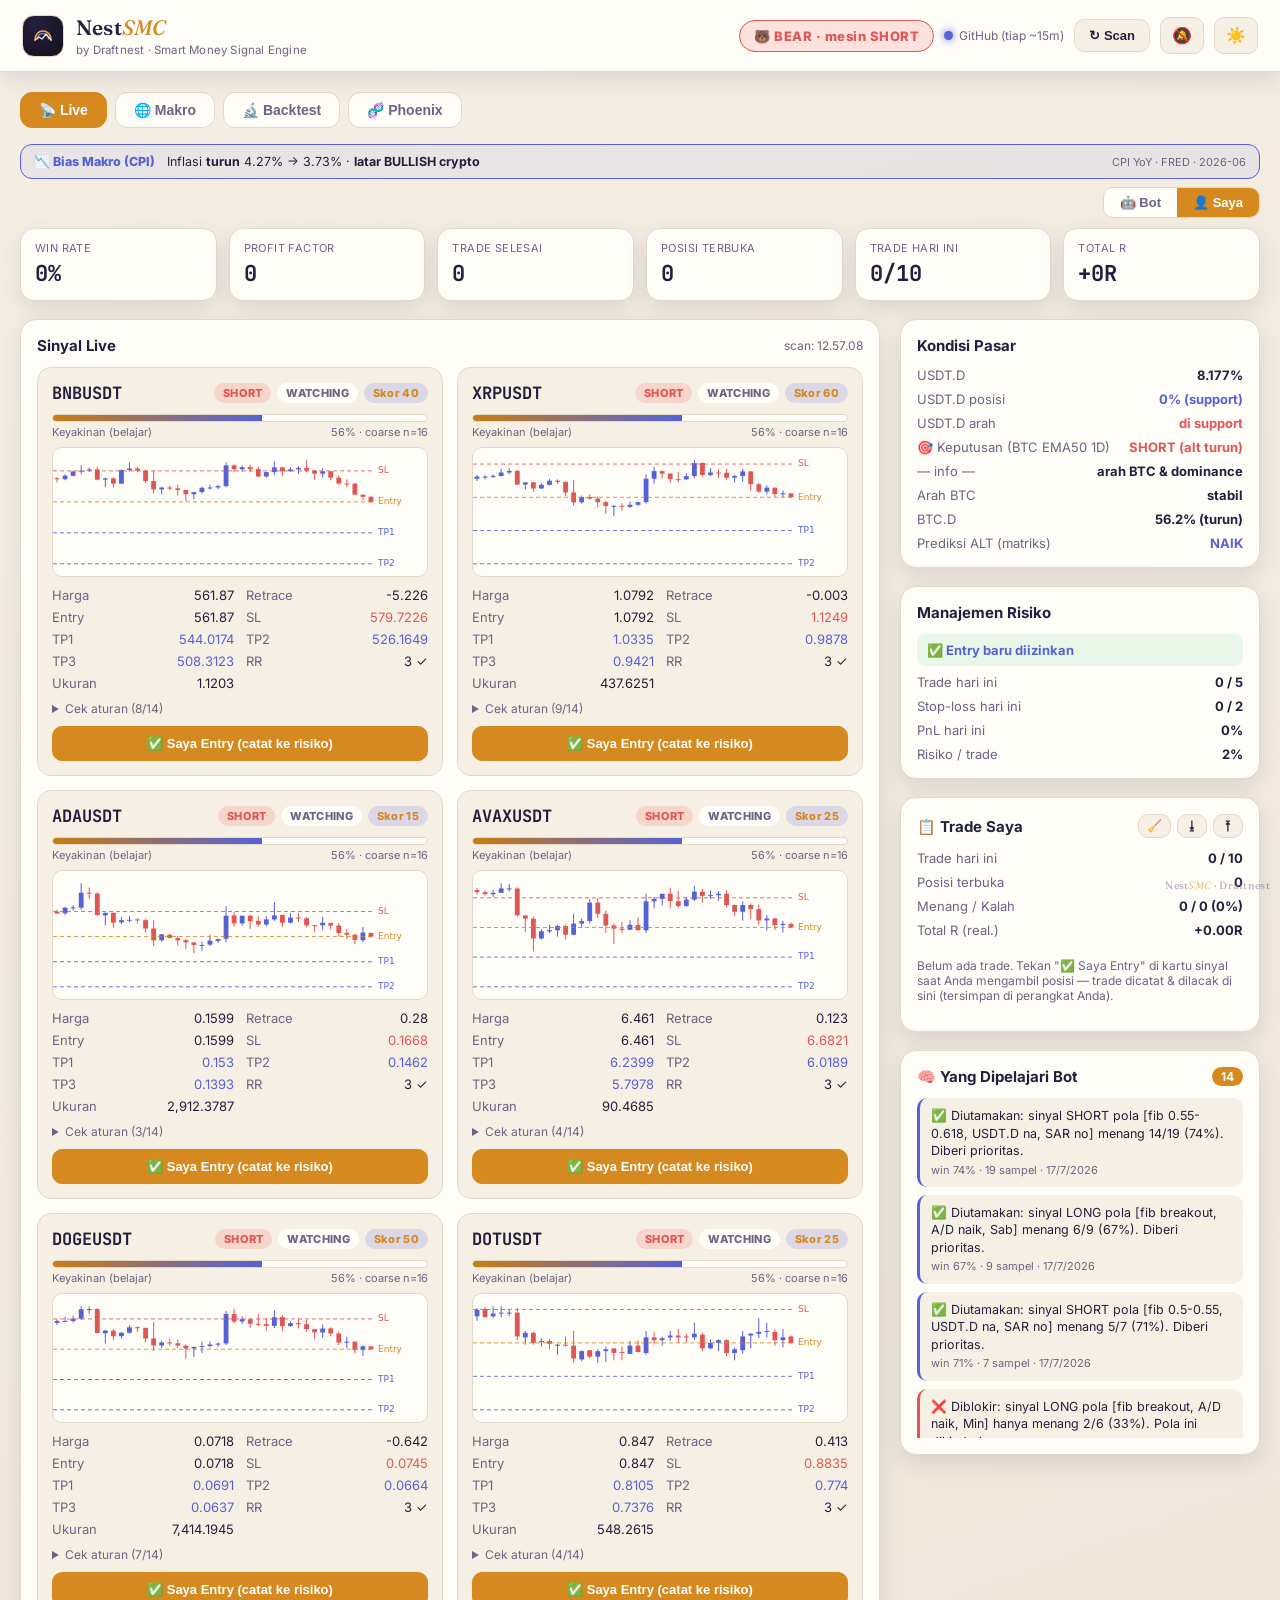
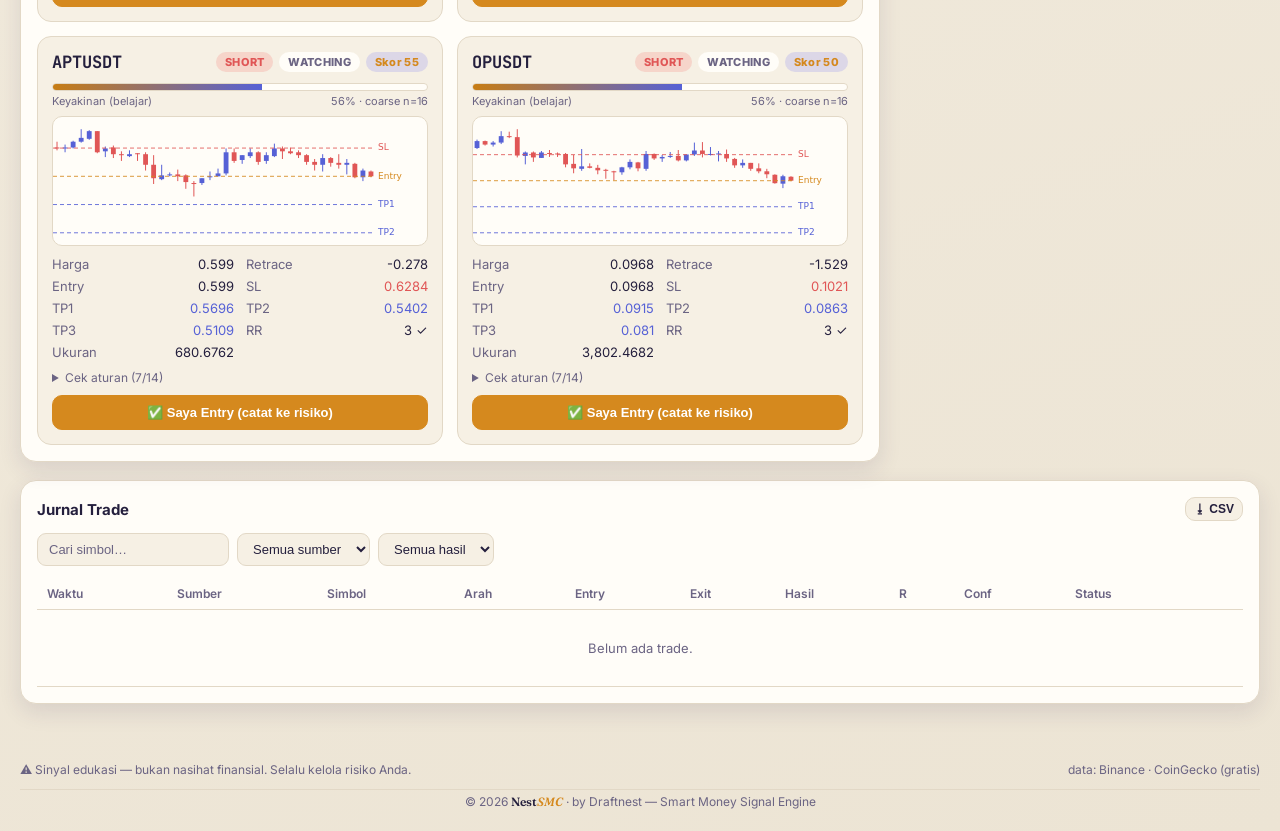
==== docs/index.html @ 1ccea880 "Backtest tab now shows the live two-machine strategy The Backtest tab read backtest.json (SMC-only, " ====
<!doctype html>
<html lang="id" data-theme="dark">
<head>
  <meta charset="utf-8" />
  <meta name="viewport" content="width=device-width, initial-scale=1" />
  <title>NestSMC — by Draftnest</title>
  <link rel="stylesheet" href="style.css" />
  <link rel="icon" href="data:image/svg+xml,<svg xmlns='http://www.w3.org/2000/svg' viewBox='0 0 24 24' fill='none'><rect width='24' height='24' rx='6' fill='%2314111F'/><path d='M4 16 C 4 10, 8 7, 12 7 C 16 7, 20 10, 20 16' stroke='%23F5A93F' stroke-width='1.6' stroke-linecap='round'/><path d='M4 16 L 8 13 L 11 15 L 15 10 L 20 16' stroke='%23F7F3EA' stroke-width='1.3' stroke-linecap='round' stroke-linejoin='round'/></svg>" />
  <link rel="manifest" href="manifest.webmanifest" />
  <meta name="theme-color" content="#14111F" />
  <meta name="mobile-web-app-capable" content="yes" />
  <meta name="apple-mobile-web-app-capable" content="yes" />
  <meta name="apple-mobile-web-app-title" content="NestSMC" />
</head>
<body>
  <header class="topbar">
    <div class="brand">
      <span class="logo" title="NestSMC by Draftnest">
        <svg width="24" height="24" viewBox="0 0 24 24" fill="none" aria-label="NestSMC">
          <path d="M4 16 C 4 10, 8 7, 12 7 C 16 7, 20 10, 20 16" stroke="#F5A93F" stroke-width="1.6" stroke-linecap="round"/>
          <path d="M6.5 15 C 6.5 11.5, 9 9.5, 12 9.5 C 15 9.5, 17.5 11.5, 17.5 15" stroke="#7C89FF" stroke-width="1.6" stroke-linecap="round" opacity=".85"/>
          <path d="M4 16 L 8 13 L 11 15 L 15 10 L 20 16" stroke="#F7F3EA" stroke-width="1.3" stroke-linecap="round" stroke-linejoin="round" opacity=".9"/>
        </svg>
      </span>
      <div>
        <h1>Nest<span class="accent">SMC</span></h1>
        <p class="tag">by Draftnest · Smart Money Signal Engine</p>
      </div>
    </div>
    <div class="top-actions">
      <div id="regime-badge" class="regime neutral">MEMUAT…</div>
      <div class="conn"><span id="conn-dot" class="dot"></span><span id="conn-text">menghubungkan</span></div>
      <button id="scan-btn" class="btn" title="Pindai sekarang">↻ Scan</button>
      <button id="notif-btn" class="btn icon" title="Notifikasi sinyal">🔔</button>
      <button id="install-btn" class="btn icon hidden" title="Pasang aplikasi">⬇️</button>
      <button id="theme-btn" class="btn icon" title="Mode siang/malam">🌙</button>
    </div>
  </header>

  <main>
    <div class="tabs">
      <button class="tab active" data-view="live">📡 Live</button>
      <button class="tab" data-view="macro">🌐 Makro</button>
      <button class="tab" data-view="backtest">🔬 Backtest</button>
      <button class="tab" data-view="phoenix">🧬 Phoenix</button>
    </div>

    <div id="view-live">
    <!-- Macro screen: bias inflasi (CPI, FRED) + news alert (ForexFactory, WIB) -->
    <div id="cpi-bias" class="cpi-bias hidden"></div>
    <div id="news-alert" class="news-alert hidden"></div>
    <!-- KPI strip -->
    <div class="kpi-head">
      <div class="seg" id="kpi-toggle">
        <button data-src="bot">🤖 Bot</button>
        <button data-src="saya" class="active">👤 Saya</button>
      </div>
    </div>
    <section class="kpis">
      <div class="kpi"><span class="k-label" id="kl-winrate">Win rate</span><span id="k-winrate" class="k-val">–</span></div>
      <div class="kpi"><span class="k-label" id="kl-pf">Profit factor</span><span id="k-pf" class="k-val">–</span></div>
      <div class="kpi"><span class="k-label" id="kl-resolved">Trade selesai</span><span id="k-resolved" class="k-val">–</span></div>
      <div class="kpi"><span class="k-label" id="kl-open">Posisi terbuka</span><span id="k-open" class="k-val">–</span></div>
      <div class="kpi"><span class="k-label" id="kl-today">Trade hari ini</span><span id="k-today" class="k-val">–</span></div>
      <div class="kpi"><span class="k-label" id="kl-pnl">PnL hari ini</span><span id="k-pnl" class="k-val">–</span></div>
    </section>

    <div class="layout">
      <!-- signals -->
      <section class="panel signals">
        <div class="panel-head">
          <h2>Sinyal Live</h2>
          <span id="last-scan" class="muted small">–</span>
        </div>
        <div id="signals" class="signal-grid"></div>
        <p id="signals-empty" class="empty hidden">Belum ada sinyal. Bot sedang memindai pasar…</p>
      </section>

      <!-- sidebar -->
      <aside class="side">
        <section class="panel">
          <div class="panel-head"><h2>Kondisi Pasar</h2></div>
          <div id="market" class="market"></div>
        </section>

        <section class="panel">
          <div class="panel-head"><h2>Manajemen Risiko</h2></div>
          <div id="risk" class="risk"></div>
        </section>

        <section class="panel">
          <div class="panel-head">
            <h2>📋 Trade Saya</h2>
            <div class="mt-actions">
              <button id="mt-clear" class="btn tiny" title="Hapus yang selesai">🧹</button>
              <button id="mt-export" class="btn tiny" title="Cadangkan (backup)">⭳</button>
              <button id="mt-import" class="btn tiny" title="Pulihkan (restore)">⭱</button>
            </div>
          </div>
          <div id="my-risk" class="risk"></div>
          <canvas id="my-equity" class="equity-mini hidden"></canvas>
          <div id="my-trades" class="mytrades"></div>
        </section>

        <section class="panel">
          <div class="panel-head">
            <h2>🧠 Yang Dipelajari Bot</h2>
            <span id="lesson-count" class="pill">0</span>
          </div>
          <div id="lessons" class="lessons"></div>
        </section>
      </aside>
    </div>

    <!-- journal -->
    <section class="panel">
      <div class="panel-head">
        <h2>Jurnal Trade</h2>
        <button id="csv-btn" class="btn tiny" title="Ekspor CSV">⭳ CSV</button>
      </div>
      <div class="filters">
        <input id="f-symbol" class="f-input" placeholder="Cari simbol…" />
        <select id="f-source" class="f-input">
          <option value="">Semua sumber</option><option value="Saya">Saya</option><option value="Bot">Bot</option>
        </select>
        <select id="f-outcome" class="f-input">
          <option value="">Semua hasil</option><option value="WIN">WIN</option>
          <option value="LOSS">LOSS</option><option value="OPEN">Terbuka</option>
        </select>
      </div>
      <div class="table-wrap">
        <table id="journal">
          <thead><tr>
            <th>Waktu</th><th>Sumber</th><th>Simbol</th><th>Arah</th><th>Entry</th>
            <th>Exit</th><th>Hasil</th><th>R</th><th>Conf</th><th>Status</th><th></th>
          </tr></thead>
          <tbody></tbody>
        </table>
      </div>
    </section>
    </div><!-- /view-live -->

    <div id="view-backtest" class="hidden">
      <div class="bt-intro panel">
        <h2>🔬 Backtest strategi bot live — 2 mesin</h2>
        <p class="muted small">Menguji <b>strategi yang sama persis dengan bot live</b>: mesin
          <b>LONG = Phoenix Hybrid</b> (regime BULL) + mesin <b>SHORT = SMC</b> (regime BEAR), pada data
          historis Binance. <b>Dari hasil ini bot belajar</b>: pola yang berulang rugi diblokir, pola menang
          diprioritaskan — dipakai di sinyal live. Jalankan backtest baru lewat tombol di bawah (atur
          <b>days</b> mis. 1095), lalu <b>↻ Muat ulang hasil</b>.</p>
        <p id="bt-meta" class="muted small"></p>
        <div class="bt-controls">
          <a id="bt-run" class="btn" target="_blank" rel="noopener">▶ Jalankan backtest baru</a>
          <button id="bt-refresh" class="btn tiny">↻ Muat ulang hasil</button>
        </div>
      </div>

      <section class="kpis" id="bt-kpis">
        <div class="kpi"><span class="k-label">Win rate</span><span id="bt-winrate" class="k-val">–</span></div>
        <div class="kpi"><span class="k-label">Profit factor</span><span id="bt-pf" class="k-val">–</span></div>
        <div class="kpi"><span class="k-label">Total trade</span><span id="bt-trades" class="k-val">–</span></div>
        <div class="kpi"><span class="k-label">Ekspektasi/trade</span><span id="bt-exp" class="k-val">–</span></div>
        <div class="kpi"><span class="k-label">Total R</span><span id="bt-totalr" class="k-val">–</span></div>
        <div class="kpi"><span class="k-label">Max drawdown</span><span id="bt-dd" class="k-val">–</span></div>
      </section>

      <section class="panel" id="bt-wf-panel">
        <div class="panel-head"><h2>🎯 Jika bot hanya trade yang diizinkan (out-of-sample)</h2></div>
        <p class="muted small">Self-learning dilatih di 70% data lama, lalu diterapkan ke 30% data baru yang belum
          dilihat. Inilah gambaran paling jujur dari yang <b>benar-benar akan bot tradingkan live</b>.</p>
        <div id="bt-wf"></div>
      </section>

      <div class="layout">
        <section class="panel">
          <div class="panel-head"><h2>Kurva Ekuitas (kumulatif R)</h2></div>
          <canvas id="bt-equity" class="equity"></canvas>
          <p id="bt-empty" class="empty">Belum ada hasil backtest. Jalankan workflow "Live backtest (Phoenix long + SMC short)" di GitHub Actions.</p>
        </section>
        <aside class="side">
          <section class="panel">
            <div class="panel-head"><h2>Per Simbol</h2></div>
            <div class="table-wrap"><table id="bt-symbols">
              <thead><tr><th>Simbol</th><th>Trade</th><th>Win%</th><th>Total R</th></tr></thead>
              <tbody></tbody>
            </table></div>
          </section>
          <section class="panel">
            <div class="panel-head"><h2>⚙️ Optimasi (kekalahan → kemenangan)</h2></div>
            <div id="bt-opt"></div>
          </section>
          <section class="panel">
            <div class="panel-head"><h2>🧠 Pelajaran dari Backtest</h2><span id="bt-lesson-count" class="pill">0</span></div>
            <div id="bt-lessons" class="lessons"></div>
          </section>
        </aside>
      </div>

      <section class="panel">
        <div class="panel-head"><h2>Metrik Lanjutan</h2></div>
        <div class="metrics-grid">
          <div class="metric"><span class="m-label">Win rate LONG</span><span id="m-long" class="m-val">–</span></div>
          <div class="metric"><span class="m-label">Win rate SHORT</span><span id="m-short" class="m-val">–</span></div>
          <div class="metric"><span class="m-label">Durasi rata-rata</span><span id="m-dur" class="m-val">–</span></div>
        </div>
        <div class="panel-head" style="margin-top:14px"><h2 class="small">Distribusi hasil (R)</h2></div>
        <div id="bt-hist" class="hist"></div>
      </section>

      <section class="panel">
        <div class="panel-head"><h2>Trade Backtest Terakhir</h2></div>
        <div class="table-wrap">
          <table id="bt-journal">
            <thead><tr><th>Masuk</th><th>Keluar</th><th>Simbol</th><th>Arah</th>
              <th>Entry</th><th>Exit</th><th>RR</th><th>Hasil</th><th>R</th></tr></thead>
            <tbody></tbody>
          </table>
        </div>
      </section>
    </div><!-- /view-backtest -->

    <div id="view-macro" class="hidden">
      <div class="bt-intro">
        <h2>🌐 Screening Makro — dampak berita ke crypto</h2>
        <p class="muted">Membaca kalender <b>High Impact Expected</b> ForexFactory dan menilai
          tiap rilis untuk crypto lewat jalur <b>likuiditas / kebijakan moneter</b>:
          inflasi/CPI <b>turun</b>, suku bunga <b>dipotong</b>, atau tenaga kerja melemah →
          bank sentral cenderung melonggarkan → likuiditas naik → <span class="verdict bagus">BAGUS</span>
          untuk crypto. Sebaliknya inflasi memanas / suku bunga naik → <span class="verdict buruk">BURUK</span>.
          <b>Ini layer analisa/screening — tidak mengeksekusi atau memblokir trade live.</b></p>
        <p id="mc-meta" class="muted small"></p>
        <div class="bt-controls">
          <a id="mc-run" class="btn" target="_blank" rel="noopener">▶ Jalankan backtest 3 tahun</a>
          <button id="mc-refresh" class="btn tiny">↻ Muat ulang hasil</button>
        </div>
      </div>

      <!-- Current screen verdict -->
      <section class="panel" id="mc-now-panel">
        <div class="panel-head"><h2>Bias crypto dari berita terdekat</h2></div>
        <div id="mc-now" class="mc-now"></div>
      </section>

      <div class="layout">
        <section class="panel">
          <div class="panel-head"><h2>📅 Rilis high-impact + penilaian crypto</h2></div>
          <div class="table-wrap"><table id="mc-events">
            <thead><tr><th>Waktu (WIB)</th><th>Rilis</th><th>Prev→Fcst</th><th>Crypto</th></tr></thead>
            <tbody></tbody>
          </table></div>
          <p id="mc-events-empty" class="empty hidden">Belum ada event high-impact.</p>
        </section>
        <aside class="side">
          <section class="panel">
            <div class="panel-head"><h2>🧪 Uji 3 tahun: apakah sinyal ini benar?</h2></div>
            <p class="muted small" id="mc-bt-empty">Belum ada hasil backtest. Jalankan workflow
              "News macro backtest" di GitHub Actions.</p>
            <div class="metrics-grid" id="mc-bt-kpis" style="display:none">
              <div class="metric"><span class="m-label">Hit-rate arah (3 hari)</span><span id="mc-hit" class="m-val">–</span></div>
              <div class="metric"><span class="m-label">Jumlah event diuji</span><span id="mc-n" class="m-val">–</span></div>
            </div>
            <div id="mc-horizon"></div>
          </section>
          <section class="panel">
            <div class="panel-head"><h2>Rilis mana paling akurat</h2></div>
            <div class="table-wrap"><table id="mc-types">
              <thead><tr><th>Jenis rilis</th><th>N</th><th>Hit 3hr</th><th>Retur 3hr</th></tr></thead>
              <tbody></tbody>
            </table></div>
          </section>
        </aside>
      </div>

      <section class="panel">
        <div class="panel-head"><h2>Kurva strategi screening vs Buy &amp; Hold (BTC)</h2></div>
        <p class="muted small" id="mc-strat-note">Long BTC selama beberapa hari setiap rilis <b>RISK_ON</b>,
          flat setelah <b>RISK_OFF</b>. Ini uji konsep, bukan sinyal live.</p>
        <canvas id="mc-equity" class="equity"></canvas>
      </section>

      <section class="panel">
        <div class="panel-head"><h2>Event backtest terakhir</h2></div>
        <div class="table-wrap">
          <table id="mc-journal">
            <thead><tr><th>Tanggal</th><th>Rilis</th><th>Prev→Act</th><th>Bias</th>
              <th>+1hr</th><th>+3hr</th><th>+7hr</th></tr></thead>
            <tbody></tbody>
          </table>
        </div>
      </section>
    </div><!-- /view-macro -->

    <div id="view-phoenix" class="hidden">
      <div class="bt-intro">
        <h2>🧬 Phoenix Hybrid — uji strategi multi-mesin (3 tahun)</h2>
        <p class="muted">Tiga mesin berbagi filter regime &amp; manajemen risiko yang sama, jadi selalu ada
          setup di segala kondisi pasar: <b>🔁 FIB Retrace</b> (pullback 0.382–0.618, impuls ≥2.5×ATR,
          konfirmasi 2-dari-3), <b>🚀 Momentum Breakout</b> (tembus high/low 20-bar + volume 1.5×), dan
          <b>📦 Range Mean-Reversion</b> (fade support/resistance saat <b>NEUTRAL</b>/volatilitas rendah).
          Exit: SL 0.8×ATR, TP1 50% di +1R lalu trailing EMA20/PSAR, TP2 +2R, time-stop 12 bar.
          Portfolio: sizing dinamis + <b>Mode Recovery</b>, stop harian −4% / mingguan −8%, maks 3 posisi.
          <b>Ini backtest riset — tidak mengubah sinyal atau eksekusi bot live.</b></p>
        <p id="px-meta" class="muted small"></p>
        <div class="bt-controls">
          <a id="px-run" class="btn" target="_blank" rel="noopener">▶ Jalankan backtest Phoenix</a>
          <button id="px-refresh" class="btn tiny">↻ Muat ulang hasil</button>
        </div>
      </div>

      <p id="px-empty" class="empty">Belum ada hasil. Jalankan workflow "Phoenix backtest" di GitHub Actions.</p>

      <div id="px-body" style="display:none">
        <!-- portfolio KPIs -->
        <section class="panel">
          <div class="panel-head"><h2>Hasil portfolio (sizing + recovery aktif)</h2></div>
          <div class="metrics-grid">
            <div class="metric"><span class="m-label">Return total</span><span id="px-ret" class="m-val">–</span></div>
            <div class="metric"><span class="m-label">Max drawdown</span><span id="px-dd" class="m-val">–</span></div>
            <div class="metric"><span class="m-label">Win rate (semua sinyal)</span><span id="px-win" class="m-val">–</span></div>
            <div class="metric"><span class="m-label">Profit factor</span><span id="px-pf" class="m-val">–</span></div>
            <div class="metric"><span class="m-label">Ekspektasi</span><span id="px-exp" class="m-val">–</span></div>
            <div class="metric"><span class="m-label">Mode Recovery dipicu</span><span id="px-rec" class="m-val">–</span></div>
            <div class="metric"><span class="m-label">Sinyal / dieksekusi</span><span id="px-taken" class="m-val">–</span></div>
            <div class="metric"><span class="m-label">Rentang uji</span><span id="px-days" class="m-val">–</span></div>
          </div>
        </section>

        <section class="panel">
          <div class="panel-head"><h2>Kurva ekuitas portfolio (%)</h2></div>
          <canvas id="px-equity" class="equity"></canvas>
        </section>

        <div class="layout">
          <section class="panel">
            <div class="panel-head"><h2>⚙️ Kinerja per mesin</h2></div>
            <div class="table-wrap"><table id="px-engines">
              <thead><tr><th>Mesin</th><th>Trade</th><th>Win</th><th>PF</th><th>Ekspektasi</th><th>Total R</th></tr></thead>
              <tbody></tbody>
            </table></div>
            <p class="muted xsmall">Setiap mesin diuji terpisah; yang drawdown / PF-nya buruk bisa dinonaktifkan.</p>
          </section>
          <aside class="side">
            <section class="panel">
              <div class="panel-head"><h2>📊 Kinerja per regime</h2></div>
              <div class="table-wrap"><table id="px-regimes">
                <thead><tr><th>Regime</th><th>Trade</th><th>Win</th><th>PF</th><th>Total R</th></tr></thead>
                <tbody></tbody>
              </table></div>
            </section>
          </aside>
        </div>

        <section class="panel">
          <div class="panel-head"><h2>Trade Phoenix terakhir</h2></div>
          <div class="table-wrap">
            <table id="px-journal">
              <thead><tr><th>Keluar</th><th>Simbol</th><th>Mesin</th><th>Arah</th><th>Regime</th>
                <th>RR</th><th>Hasil</th><th>R</th></tr></thead>
              <tbody></tbody>
            </table>
          </div>
        </section>
      </div>
    </div><!-- /view-phoenix -->
  </main>

  <footer class="foot">
    <span>⚠️ Sinyal edukasi — bukan nasihat finansial. Selalu kelola risiko Anda.</span>
    <span id="foot-src">data: Binance · CoinGecko (gratis)</span>
    <span class="foot-brand">© <span id="foot-year">2026</span> <b>Nest<span class="accent">SMC</span></b> · by Draftnest — Smart Money Signal Engine</span>
  </footer>

  <div class="brand-mark">Nest<span class="accent">SMC</span> · Draftnest</div>

  <script src="app.js"></script>
</body>
</html>
---- docs/style.css ----
@import url('https://fonts.googleapis.com/css2?family=Fraunces:ital,wght@0,500;0,600;0,700;1,500&family=Inter:wght@400;500;600;700;800&family=JetBrains+Mono:wght@500;600&display=swap');

/* ============ NestSMC by Draftnest — THEME TOKENS ============ */
/* Aubergine base · Saffron (gold) · Periwinkle (smart) · Coral (short) */
:root[data-theme="dark"] {
  --bg: #14111F;
  --bg-2: #0F0B1A;
  --panel: #1B1730;
  --panel-2: #241F3D;
  --border: #322B4A;
  --text: #F7F3EA;
  --muted: #9C93B5;
  --accent: #F5A93F;
  --accent-2: #7C89FF;
  --green: #7C89FF;
  --red: #FF6B6B;
  --amber: #FFC670;
  --shadow: 0 12px 40px rgba(0,0,0,.45);
}
:root[data-theme="light"] {
  --bg: #F5EFE3;
  --bg-2: #ECE4D4;
  --panel: #FFFDF8;
  --panel-2: #F6F0E4;
  --border: #E2D8C6;
  --text: #241F3D;
  --muted: #6B6483;
  --accent: #D5891E;
  --accent-2: #5661D6;
  --green: #5661D6;
  --red: #E05656;
  --amber: #C77D14;
  --shadow: 0 8px 22px rgba(60,40,90,.12);
}

* { box-sizing: border-box; }
html, body { margin: 0; }
body {
  font-family: Inter, -apple-system, "Segoe UI", Roboto, system-ui, sans-serif;
  background: linear-gradient(160deg, var(--bg), var(--bg-2));
  color: var(--text);
  min-height: 100vh;
  transition: background .3s, color .3s;
}

/* ============ TOPBAR ============ */
.topbar {
  display: flex; justify-content: space-between; align-items: center;
  padding: 14px 22px; gap: 16px;
  background: var(--panel); border-bottom: 1px solid var(--border);
  position: sticky; top: 0; z-index: 20; box-shadow: var(--shadow);
}
.brand { display: flex; align-items: center; gap: 12px; }
.logo { width: 42px; height: 42px; border-radius: 12px; flex-shrink: 0;
  display: flex; align-items: center; justify-content: center;
  background: radial-gradient(circle at 30% 20%, #241F3D, #14111F);
  border: 1px solid var(--border); }
.brand h1 { margin: 0; font-family: Fraunces, Georgia, serif; font-size: 21px;
  font-weight: 600; letter-spacing: .2px; }
.brand h1 .accent { color: var(--accent); font-style: italic; font-weight: 500; }
.brand .tag { margin: 3px 0 0; font-size: 11.5px; color: var(--muted); letter-spacing: .2px; }
.accent { color: var(--accent); }
.top-actions { display: flex; align-items: center; gap: 10px; flex-wrap: wrap; }

.regime { padding: 7px 14px; border-radius: 999px; font-weight: 800; font-size: 13px;
  letter-spacing: .5px; border: 1px solid var(--border); }
.regime.bull { background: rgba(34,197,94,.15); color: var(--green); border-color: var(--green); }
.regime.bear { background: rgba(239,68,68,.15); color: var(--red); border-color: var(--red); }
.regime.neutral { background: var(--panel-2); color: var(--muted); }

.conn { display: flex; align-items: center; gap: 6px; font-size: 12px; color: var(--muted); }
.dot { width: 9px; height: 9px; border-radius: 50%; background: var(--muted); }
.dot.live { background: var(--green); box-shadow: 0 0 8px var(--green); }
.dot.off { background: var(--red); }

.btn {
  background: var(--panel-2); color: var(--text); border: 1px solid var(--border);
  padding: 8px 14px; border-radius: 10px; cursor: pointer; font-size: 13px; font-weight: 600;
  transition: transform .1s, background .2s;
}
.btn:hover { background: var(--accent); color: #fff; }
.btn:active { transform: scale(.96); }
.btn.icon { padding: 8px 11px; font-size: 16px; }

/* ============ LAYOUT ============ */
main { max-width: 1320px; margin: 0 auto; padding: 20px; }
.layout { display: grid; grid-template-columns: 1fr 360px; gap: 20px; margin-top: 18px; }
@media (max-width: 960px) { .layout { grid-template-columns: 1fr; } }

.panel {
  background: var(--panel); border: 1px solid var(--border);
  border-radius: 16px; padding: 16px; margin-bottom: 18px; box-shadow: var(--shadow);
}
.panel-head { display: flex; justify-content: space-between; align-items: center; margin-bottom: 12px; }
.panel-head h2 { margin: 0; font-size: 15px; font-weight: 700; }
.muted { color: var(--muted); }
.small { font-size: 12px; }
.pill { background: var(--accent); color: #fff; border-radius: 999px; padding: 2px 9px; font-size: 12px; font-weight: 700; }

/* ============ TABS ============ */
.tabs { display: flex; gap: 8px; margin-bottom: 16px; }
.tab { background: var(--panel); border: 1px solid var(--border); color: var(--muted);
  padding: 9px 18px; border-radius: 12px; cursor: pointer; font-weight: 700; font-size: 14px;
  transition: all .15s; }
.tab:hover { color: var(--text); }
.tab.active { background: var(--accent); color: #fff; border-color: var(--accent); }

.bt-intro { display: block; }
.bt-intro h2 { margin: 0 0 8px; font-size: 16px; }
.bt-intro p { margin: 4px 0; line-height: 1.5; }
.opt-box { padding: 10px 12px; border-radius: 10px; font-size: 13px; line-height: 1.5; }
.opt-box.on { background: rgba(34,197,94,.1); border-left: 3px solid var(--green); }
.opt-box.off { background: var(--panel-2); border-left: 3px solid var(--muted); }
.opt-params { display: flex; gap: 8px; flex-wrap: wrap; margin: 8px 0; }
.opt-chip { background: var(--panel); border: 1px solid var(--border); border-radius: 8px; padding: 3px 9px; font-size: 12px; font-weight: 700; }
.opt-cmp { display: grid; grid-template-columns: auto 1fr 1fr; gap: 4px 12px; font-size: 12px; margin-top: 8px; }
.opt-cmp .h { color: var(--muted); font-weight: 700; }

.metrics-grid { display: grid; grid-template-columns: repeat(3, 1fr); gap: 12px; }
.metric { background: var(--panel-2); border: 1px solid var(--border); border-radius: 12px; padding: 12px; }
.m-label { font-size: 11px; color: var(--muted); text-transform: uppercase; display: block; }
.m-val { font-size: 20px; font-weight: 800; }
.hist { display: flex; flex-direction: column; gap: 6px; margin-top: 8px; }
.hist-row { display: grid; grid-template-columns: 52px 1fr 34px; align-items: center; gap: 8px; font-size: 12px; }
.hist-bar { height: 14px; background: var(--accent); border-radius: 4px; min-width: 2px; }

.bt-controls { display: flex; gap: 10px; margin-top: 12px; align-items: center; flex-wrap: wrap; }
a.btn { text-decoration: none; display: inline-flex; align-items: center; }
.equity { width: 100%; height: 240px; display: block;
  background: var(--panel-2); border: 1px solid var(--border); border-radius: 10px; }

/* ============ KPI ============ */
.kpi-head { display: flex; justify-content: flex-end; margin-bottom: 10px; }
.seg { display: inline-flex; background: var(--panel); border: 1px solid var(--border); border-radius: 10px; overflow: hidden; }
.seg button { background: transparent; border: none; color: var(--muted); padding: 7px 16px; cursor: pointer; font-weight: 700; font-size: 13px; }
.seg button.active { background: var(--accent); color: #fff; }

.kpis { display: grid; grid-template-columns: repeat(6, 1fr); gap: 12px; }
@media (max-width: 760px) { .kpis { grid-template-columns: repeat(3, 1fr); } }
.kpi {
  background: var(--panel); border: 1px solid var(--border); border-radius: 14px;
  padding: 12px 14px; display: flex; flex-direction: column; gap: 4px; box-shadow: var(--shadow);
}
.k-label { font-size: 11px; color: var(--muted); text-transform: uppercase; letter-spacing: .4px; }
.k-val { font-size: 22px; font-weight: 700; font-family: "JetBrains Mono", ui-monospace, monospace; }

/* ============ SIGNAL CARDS ============ */
.signal-grid { display: grid; grid-template-columns: repeat(auto-fill, minmax(300px, 1fr)); gap: 14px; }
.card {
  background: var(--panel-2); border: 1px solid var(--border); border-radius: 14px;
  padding: 14px; position: relative; overflow: hidden; transition: transform .12s, border-color .2s;
}
.card:hover { transform: translateY(-2px); }
.card.entry { border-color: var(--accent); box-shadow: 0 0 0 1px var(--accent) inset; }
.card.armed { border-color: var(--amber); }
.card-top { display: flex; justify-content: space-between; align-items: center; }
.sym { font-size: 17px; font-weight: 700; font-family: "JetBrains Mono", ui-monospace, monospace; }
.badges { display: flex; gap: 6px; }
.badge { font-size: 11px; font-weight: 800; padding: 3px 9px; border-radius: 999px; letter-spacing: .3px; }
.badge.long { background: rgba(34,197,94,.16); color: var(--green); }
.badge.short { background: rgba(239,68,68,.16); color: var(--red); }
.badge.state-entry { background: var(--accent); color: #fff; }
.badge.state-armed { background: rgba(245,158,11,.18); color: var(--amber); }
.badge.state-watching { background: var(--panel); color: var(--muted); }
.badge.score { background: rgba(99,102,241,.18); color: var(--accent); }

/* ---- CPI macro bias screen ---- */
.cpi-bias { display: flex; flex-wrap: wrap; align-items: center; gap: 6px 12px;
  border-radius: 12px; padding: 9px 13px; margin: 10px 0 8px;
  border: 1px solid var(--border); background: var(--panel); font-size: 12.5px; }
.cpi-bias.hidden { display: none; }
.cpi-bias.ok { border-color: var(--green); background: rgba(124,137,255,.10); }
.cpi-bias.warn { border-color: var(--red); background: rgba(255,107,107,.10); }
.cpi-bias.neutral { border-color: var(--border); }
.cpi-bias .cb-tag { font-weight: 800; }
.cpi-bias.ok .cb-tag { color: var(--green); }
.cpi-bias.warn .cb-tag { color: var(--red); }
.cpi-bias .cb-main { color: var(--text); }
.cpi-bias .cb-src { color: var(--muted); font-size: 11px; margin-left: auto; }

/* ---- News alert (ForexFactory high-impact, WIB) ---- */
.news-alert { border-radius: 14px; padding: 12px 14px; margin: 10px 0 14px;
  border: 1px solid var(--border); background: var(--panel); }
.news-alert.hidden { display: none; }
.news-alert.warn { border-color: var(--amber); background: rgba(245,158,11,.12); }
.news-alert.danger { border-color: var(--red); background: rgba(239,68,68,.14); }
.news-alert.ok { border-color: var(--green); background: rgba(34,197,94,.10); }
.news-alert .na-head { font-weight: 800; font-size: 14px; line-height: 1.35; }
.news-alert.warn .na-head { color: var(--amber); }
.news-alert.danger .na-head { color: var(--red); }
.news-alert .na-list { list-style: none; margin: 9px 0 0; padding: 0;
  display: flex; flex-direction: column; gap: 4px; }
.news-alert .na-list li { display: grid; grid-template-columns: auto 1fr auto; gap: 8px;
  align-items: baseline; font-size: 12px; color: var(--muted);
  padding: 4px 0; border-top: 1px dashed var(--border); }
.news-alert .na-list li.soon { color: var(--text); font-weight: 700; }
.news-alert .na-list .nt { font-variant-numeric: tabular-nums; }
.news-alert .na-list .nn { color: var(--text); }
.news-alert .na-list .nc { font-variant-numeric: tabular-nums; white-space: nowrap; }
.news-alert .na-src { margin-top: 8px; font-size: 11px; color: var(--muted); opacity: .85; }

.conf-wrap { margin: 10px 0 6px; }
.conf-bar { height: 8px; background: var(--panel); border-radius: 999px; overflow: hidden; border: 1px solid var(--border); }
.conf-fill { height: 100%; background: linear-gradient(90deg, var(--amber), var(--accent-2)); }
.conf-row { display: flex; justify-content: space-between; font-size: 11px; color: var(--muted); margin-top: 3px; }

.chart { width: 100%; height: 130px; display: block; margin: 8px 0 2px;
  background: var(--panel); border: 1px solid var(--border); border-radius: 10px; }

.levels { display: grid; grid-template-columns: 1fr 1fr; gap: 6px 12px; margin: 10px 0; font-size: 13px; }
.levels div { display: flex; justify-content: space-between; }
.levels .lbl { color: var(--muted); }
.lv-sl { color: var(--red); }
.lv-tp { color: var(--green); }

.enter-btn { width: 100%; margin-top: 10px; padding: 9px; border-radius: 10px; cursor: pointer;
  font-weight: 700; font-size: 13px; border: 1px solid var(--accent); background: var(--accent); color: #fff;
  transition: transform .1s, opacity .2s; }
.enter-btn:hover { opacity: .9; }
.enter-btn:active { transform: scale(.97); }
.enter-btn.taken { background: transparent; color: var(--green); border-color: var(--green); cursor: default; }

.btn.tiny { padding: 4px 8px; font-size: 12px; }
.mt-actions { display: flex; gap: 6px; }
.mytrades { display: flex; flex-direction: column; gap: 8px; margin-top: 8px; max-height: 420px; overflow-y: auto; }
.mt { background: var(--panel-2); border: 1px solid var(--border); border-radius: 10px; padding: 9px 11px; font-size: 12.5px; }
.mt-top { display: flex; justify-content: space-between; align-items: center; gap: 6px; }
.mt-sym { font-weight: 800; }
.mt-row { display: flex; justify-content: space-between; color: var(--muted); margin-top: 3px; }
.mt-row b { color: var(--text); font-weight: 700; }
.mt-close { border: 1px solid var(--border); background: var(--panel); color: var(--muted); border-radius: 8px;
  padding: 3px 8px; font-size: 11px; cursor: pointer; }
.mt-close:hover { color: var(--red); border-color: var(--red); }
.mt-empty { color: var(--muted); font-size: 12px; }

.gate { font-size: 12px; padding: 6px 10px; border-radius: 8px; background: var(--panel);
  color: var(--muted); margin-top: 8px; }
.gate.ok { color: var(--green); background: rgba(34,197,94,.1); }
.gate.blocked { color: var(--red); background: rgba(239,68,68,.1); }

.checklist { margin-top: 10px; }
.checklist summary { cursor: pointer; font-size: 12px; color: var(--muted); }
.chk { display: flex; align-items: center; gap: 6px; font-size: 12px; padding: 2px 0; }
.chk .mk { width: 15px; }
.chk.ok .mk { color: var(--green); }
.chk.no .mk { color: var(--red); }
.chk .dt { color: var(--muted); margin-left: auto; font-size: 11px; }

/* ============ MARKET / RISK ============ */
.market, .risk { display: flex; flex-direction: column; gap: 8px; font-size: 13px; }
.row { display: flex; justify-content: space-between; align-items: center; }
.row .v { font-weight: 700; }
.tag-up { color: var(--green); } .tag-dn { color: var(--red); }
.halt { background: rgba(239,68,68,.12); color: var(--red); padding: 8px 10px; border-radius: 8px; font-weight: 700; }
.ok-box { background: rgba(34,197,94,.1); color: var(--green); padding: 8px 10px; border-radius: 8px; font-weight: 700; }

/* ============ LESSONS ============ */
.lessons { display: flex; flex-direction: column; gap: 8px; max-height: 340px; overflow-y: auto; }
.lesson { font-size: 12.5px; line-height: 1.4; padding: 9px 11px; border-radius: 10px;
  border-left: 3px solid var(--muted); background: var(--panel-2); }
.lesson.block { border-left-color: var(--red); }
.lesson.favor { border-left-color: var(--green); }
.lesson .meta { color: var(--muted); font-size: 11px; margin-top: 3px; }

/* ============ TABLE ============ */
.table-wrap { overflow-x: auto; }
table { width: 100%; border-collapse: collapse; font-size: 13px; }
th, td { text-align: left; padding: 8px 10px; border-bottom: 1px solid var(--border); white-space: nowrap; }
th { color: var(--muted); font-weight: 600; font-size: 12px; }
.filters { display: flex; gap: 8px; margin-bottom: 12px; flex-wrap: wrap; }
.f-input { background: var(--panel-2); border: 1px solid var(--border); color: var(--text);
  padding: 7px 11px; border-radius: 9px; font-size: 13px; }
.f-input::placeholder { color: var(--muted); }
.row-del { background: transparent; border: none; color: var(--muted); cursor: pointer; font-size: 14px; padding: 2px 6px; }
.row-del:hover { color: var(--red); }
.equity-mini { width: 100%; height: 90px; display: block; margin: 6px 0 4px;
  background: var(--panel); border: 1px solid var(--border); border-radius: 10px; }
.mt-del { border: none; background: transparent; color: var(--muted); cursor: pointer; font-size: 13px; padding: 0 4px; }
.mt-del:hover { color: var(--red); }

.src-tag { font-size: 10px; font-weight: 800; padding: 2px 7px; border-radius: 999px; letter-spacing: .3px; }
.src-tag.src-me { background: rgba(79,140,255,.18); color: var(--accent); }
.src-tag.src-bot { background: var(--panel-2); color: var(--muted); }

.o-win { color: var(--green); font-weight: 700; }
.o-loss { color: var(--red); font-weight: 700; }
.o-be { color: var(--amber); font-weight: 700; }

.empty { text-align: center; color: var(--muted); padding: 30px; }
.hidden { display: none; }

.foot { text-align: center; padding: 20px; color: var(--muted); font-size: 12px;
  display: flex; justify-content: space-between; max-width: 1320px; margin: 0 auto; flex-wrap: wrap; gap: 8px; }
.foot-brand { width: 100%; text-align: center; padding: 4px 0 2px; color: var(--muted);
  font-size: 12px; border-top: 1px solid var(--border); margin-top: 4px; }
.foot-brand b { font-family: Fraunces, Georgia, serif; color: var(--text); font-weight: 600; }
.foot-brand .accent { color: var(--accent); font-style: italic; }
/* subtle ownership watermark, bottom-right corner */
.brand-mark { position: fixed; right: 10px; bottom: 8px; z-index: 20; pointer-events: none;
  font-size: 10.5px; color: var(--muted); opacity: .55; letter-spacing: .3px;
  font-family: Fraunces, Georgia, serif; }
.brand-mark .accent { color: var(--accent); font-style: italic; }

/* ============ Makro / Screening berita ============ */
.verdict { display: inline-block; padding: 2px 9px; border-radius: 999px; font-size: 11px;
  font-weight: 800; letter-spacing: .3px; border: 1px solid transparent; }
.verdict.bagus  { background: rgba(34,197,94,.16);  color: #34C759; border-color: rgba(34,197,94,.5); }
.verdict.buruk  { background: rgba(239,68,68,.16);  color: var(--red); border-color: rgba(239,68,68,.5); }
.verdict.netral { background: var(--panel-2); color: var(--muted); border-color: var(--border); }
.mc-now { padding: 4px 2px; }
.mc-head { display: flex; align-items: center; gap: 10px; flex-wrap: wrap; margin-bottom: 4px; }
.mc-net { font-weight: 700; color: var(--accent); }
.mc-hz { display: flex; align-items: center; gap: 10px; flex-wrap: wrap; padding: 6px 0;
  border-top: 1px solid var(--border); font-size: 13px; }
.mc-hz:first-child { border-top: none; }
.mc-hz-lab { min-width: 56px; font-weight: 700; color: var(--muted); }
.mc-hz-on  { color: #34C759; font-weight: 600; }
.mc-hz-off { color: var(--red); font-weight: 600; }
.xsmall { font-size: 10.5px; }
td.up, .up { color: #34C759; }
td.down, .down { color: var(--red); }
#mc-events td, #mc-journal td, #mc-types td { vertical-align: top; }
#mc-events .muted { line-height: 1.35; }
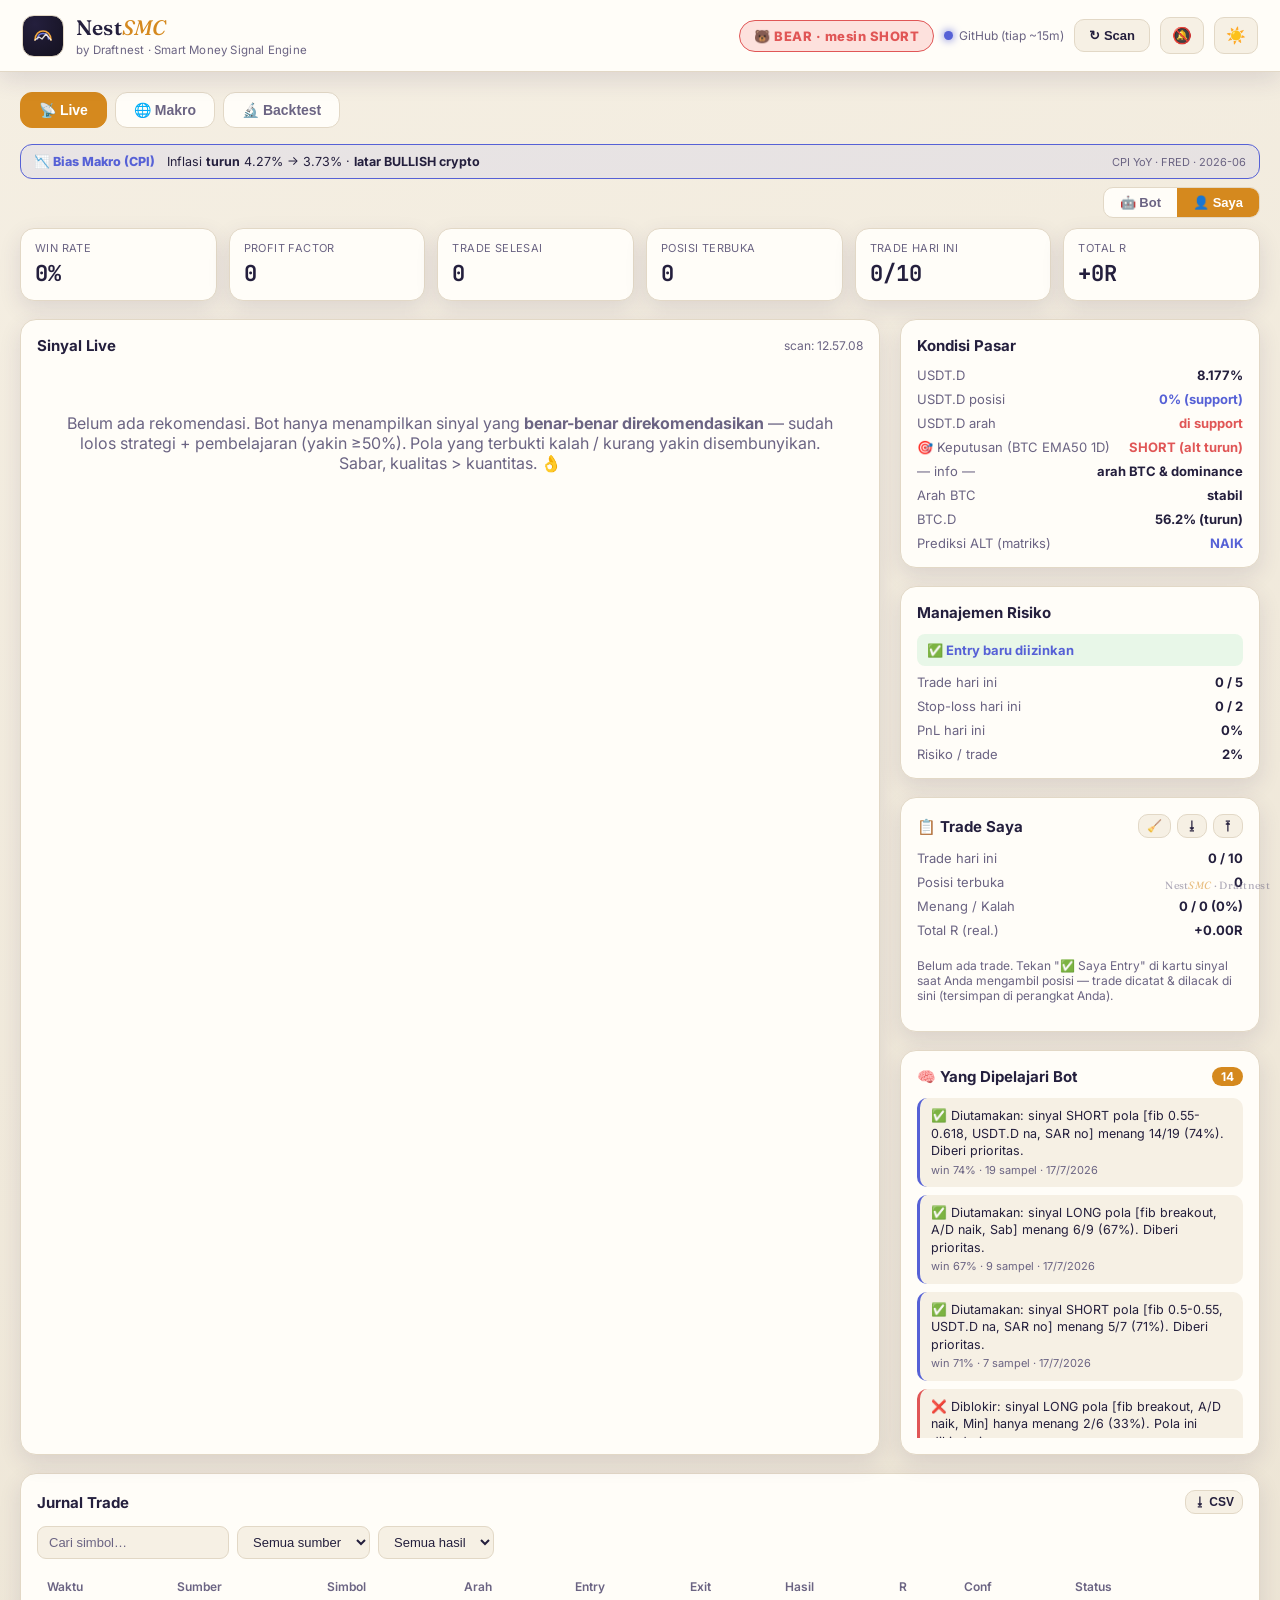
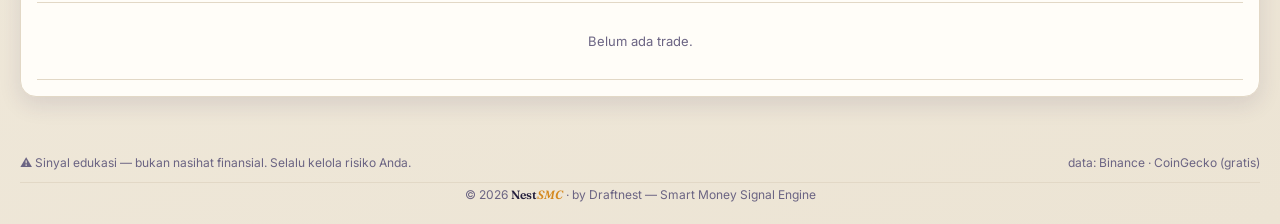
==== commit eff3d524: "Website: remove redundant Phoenix tab + show only recommended live signals - Live signals now show O" ====
--- a/docs/index.html
+++ b/docs/index.html
@@ -42,7 +42,6 @@
       <button class="tab active" data-view="live">📡 Live</button>
       <button class="tab" data-view="macro">🌐 Makro</button>
       <button class="tab" data-view="backtest">🔬 Backtest</button>
-      <button class="tab" data-view="phoenix">🧬 Phoenix</button>
     </div>
 
     <div id="view-live">
@@ -73,7 +72,7 @@
           <span id="last-scan" class="muted small">–</span>
         </div>
         <div id="signals" class="signal-grid"></div>
-        <p id="signals-empty" class="empty hidden">Belum ada sinyal. Bot sedang memindai pasar…</p>
+        <p id="signals-empty" class="empty hidden">Belum ada rekomendasi. Bot hanya menampilkan sinyal yang <b>benar-benar direkomendasikan</b> — sudah lolos strategi + pembelajaran (yakin ≥50%). Pola yang terbukti kalah / kurang yakin disembunyikan. Sabar, kualitas &gt; kuantitas. 👌</p>
       </section>
 
       <!-- sidebar -->
@@ -290,78 +289,6 @@
       </section>
     </div><!-- /view-macro -->
 
-    <div id="view-phoenix" class="hidden">
-      <div class="bt-intro">
-        <h2>🧬 Phoenix Hybrid — uji strategi multi-mesin (3 tahun)</h2>
-        <p class="muted">Tiga mesin berbagi filter regime &amp; manajemen risiko yang sama, jadi selalu ada
-          setup di segala kondisi pasar: <b>🔁 FIB Retrace</b> (pullback 0.382–0.618, impuls ≥2.5×ATR,
-          konfirmasi 2-dari-3), <b>🚀 Momentum Breakout</b> (tembus high/low 20-bar + volume 1.5×), dan
-          <b>📦 Range Mean-Reversion</b> (fade support/resistance saat <b>NEUTRAL</b>/volatilitas rendah).
-          Exit: SL 0.8×ATR, TP1 50% di +1R lalu trailing EMA20/PSAR, TP2 +2R, time-stop 12 bar.
-          Portfolio: sizing dinamis + <b>Mode Recovery</b>, stop harian −4% / mingguan −8%, maks 3 posisi.
-          <b>Ini backtest riset — tidak mengubah sinyal atau eksekusi bot live.</b></p>
-        <p id="px-meta" class="muted small"></p>
-        <div class="bt-controls">
-          <a id="px-run" class="btn" target="_blank" rel="noopener">▶ Jalankan backtest Phoenix</a>
-          <button id="px-refresh" class="btn tiny">↻ Muat ulang hasil</button>
-        </div>
-      </div>
-
-      <p id="px-empty" class="empty">Belum ada hasil. Jalankan workflow "Phoenix backtest" di GitHub Actions.</p>
-
-      <div id="px-body" style="display:none">
-        <!-- portfolio KPIs -->
-        <section class="panel">
-          <div class="panel-head"><h2>Hasil portfolio (sizing + recovery aktif)</h2></div>
-          <div class="metrics-grid">
-            <div class="metric"><span class="m-label">Return total</span><span id="px-ret" class="m-val">–</span></div>
-            <div class="metric"><span class="m-label">Max drawdown</span><span id="px-dd" class="m-val">–</span></div>
-            <div class="metric"><span class="m-label">Win rate (semua sinyal)</span><span id="px-win" class="m-val">–</span></div>
-            <div class="metric"><span class="m-label">Profit factor</span><span id="px-pf" class="m-val">–</span></div>
-            <div class="metric"><span class="m-label">Ekspektasi</span><span id="px-exp" class="m-val">–</span></div>
-            <div class="metric"><span class="m-label">Mode Recovery dipicu</span><span id="px-rec" class="m-val">–</span></div>
-            <div class="metric"><span class="m-label">Sinyal / dieksekusi</span><span id="px-taken" class="m-val">–</span></div>
-            <div class="metric"><span class="m-label">Rentang uji</span><span id="px-days" class="m-val">–</span></div>
-          </div>
-        </section>
-
-        <section class="panel">
-          <div class="panel-head"><h2>Kurva ekuitas portfolio (%)</h2></div>
-          <canvas id="px-equity" class="equity"></canvas>
-        </section>
-
-        <div class="layout">
-          <section class="panel">
-            <div class="panel-head"><h2>⚙️ Kinerja per mesin</h2></div>
-            <div class="table-wrap"><table id="px-engines">
-              <thead><tr><th>Mesin</th><th>Trade</th><th>Win</th><th>PF</th><th>Ekspektasi</th><th>Total R</th></tr></thead>
-              <tbody></tbody>
-            </table></div>
-            <p class="muted xsmall">Setiap mesin diuji terpisah; yang drawdown / PF-nya buruk bisa dinonaktifkan.</p>
-          </section>
-          <aside class="side">
-            <section class="panel">
-              <div class="panel-head"><h2>📊 Kinerja per regime</h2></div>
-              <div class="table-wrap"><table id="px-regimes">
-                <thead><tr><th>Regime</th><th>Trade</th><th>Win</th><th>PF</th><th>Total R</th></tr></thead>
-                <tbody></tbody>
-              </table></div>
-            </section>
-          </aside>
-        </div>
-
-        <section class="panel">
-          <div class="panel-head"><h2>Trade Phoenix terakhir</h2></div>
-          <div class="table-wrap">
-            <table id="px-journal">
-              <thead><tr><th>Keluar</th><th>Simbol</th><th>Mesin</th><th>Arah</th><th>Regime</th>
-                <th>RR</th><th>Hasil</th><th>R</th></tr></thead>
-              <tbody></tbody>
-            </table>
-          </div>
-        </section>
-      </div>
-    </div><!-- /view-phoenix -->
   </main>
 
   <footer class="foot">
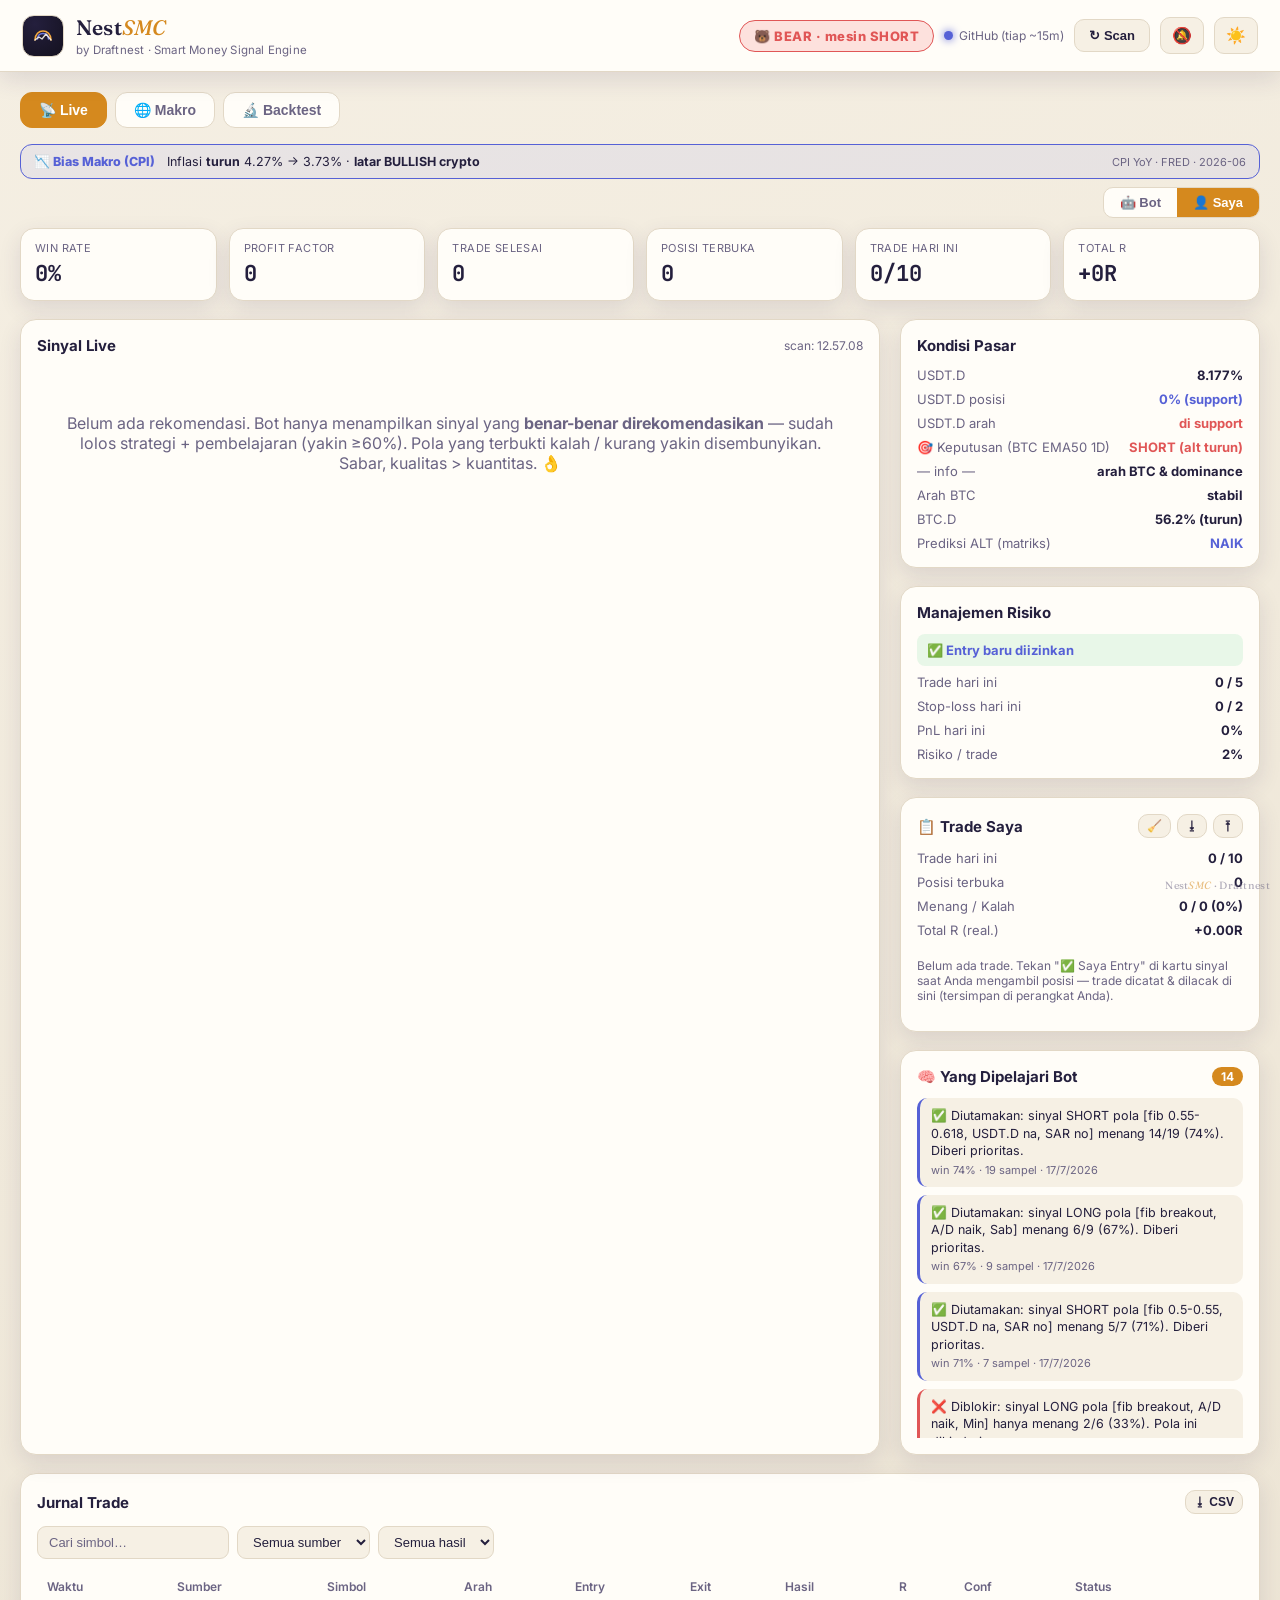
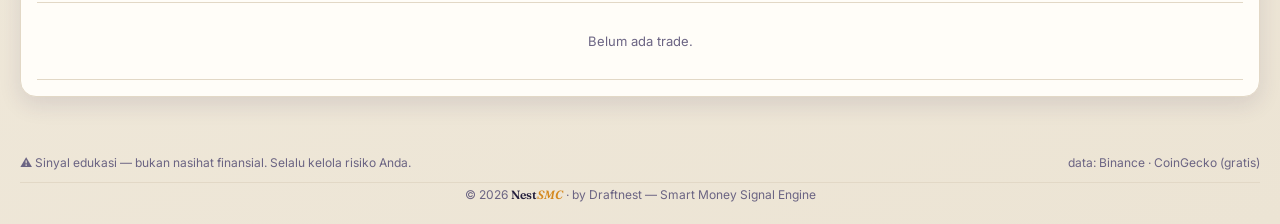
==== commit 60d4bfc2: "Live signals: raise recommendation confidence bar to >= 60% Per request, only signals the learning b" ====
--- a/docs/index.html
+++ b/docs/index.html
@@ -72,7 +72,7 @@
           <span id="last-scan" class="muted small">–</span>
         </div>
         <div id="signals" class="signal-grid"></div>
-        <p id="signals-empty" class="empty hidden">Belum ada rekomendasi. Bot hanya menampilkan sinyal yang <b>benar-benar direkomendasikan</b> — sudah lolos strategi + pembelajaran (yakin ≥50%). Pola yang terbukti kalah / kurang yakin disembunyikan. Sabar, kualitas &gt; kuantitas. 👌</p>
+        <p id="signals-empty" class="empty hidden">Belum ada rekomendasi. Bot hanya menampilkan sinyal yang <b>benar-benar direkomendasikan</b> — sudah lolos strategi + pembelajaran (yakin ≥60%). Pola yang terbukti kalah / kurang yakin disembunyikan. Sabar, kualitas &gt; kuantitas. 👌</p>
       </section>
 
       <!-- sidebar -->
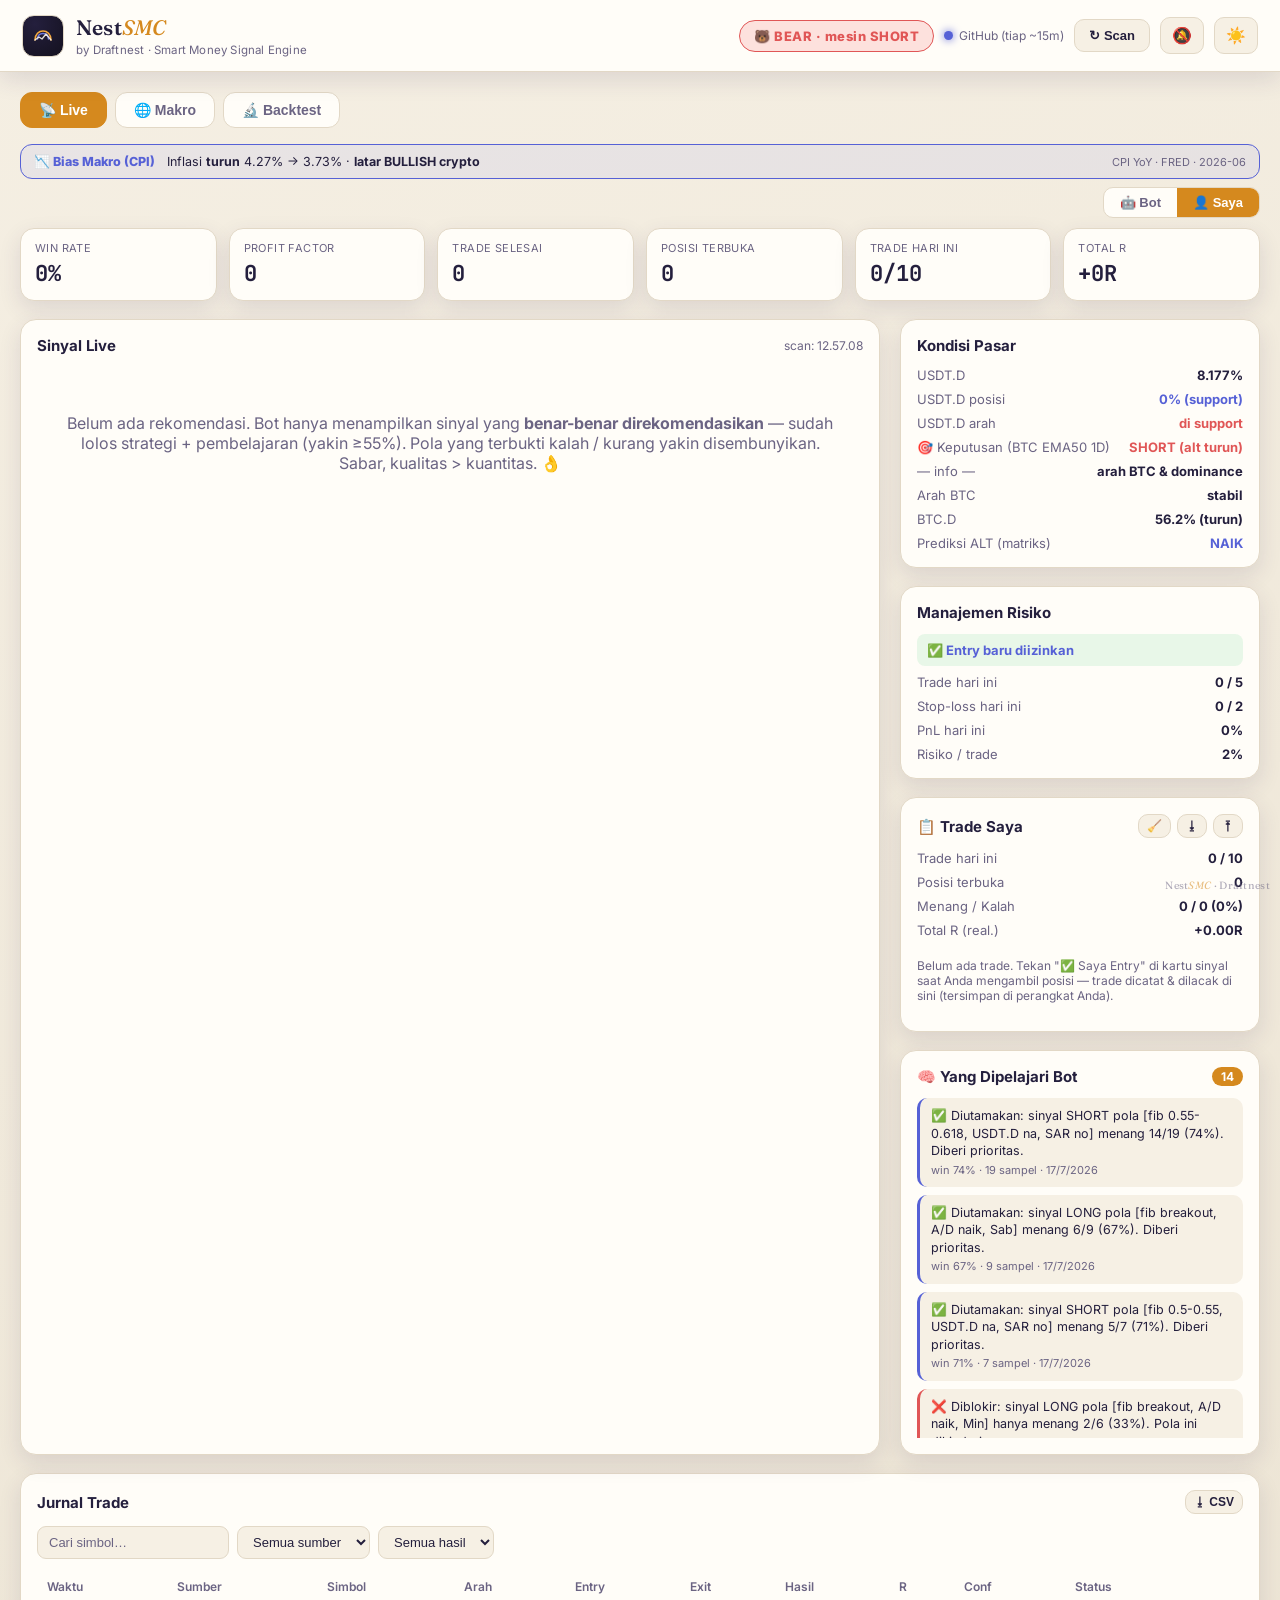
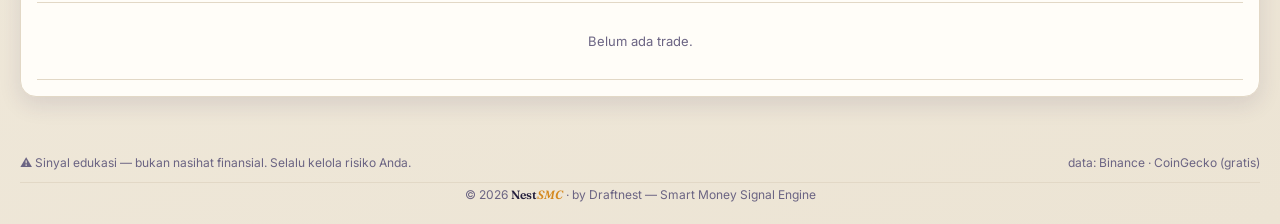
==== commit 1ca6d1a6: "Live signals: set recommendation confidence bar to >= 55% Lowered from 60% to 55% per request (displ" ====
--- a/docs/index.html
+++ b/docs/index.html
@@ -72,7 +72,7 @@
           <span id="last-scan" class="muted small">–</span>
         </div>
         <div id="signals" class="signal-grid"></div>
-        <p id="signals-empty" class="empty hidden">Belum ada rekomendasi. Bot hanya menampilkan sinyal yang <b>benar-benar direkomendasikan</b> — sudah lolos strategi + pembelajaran (yakin ≥60%). Pola yang terbukti kalah / kurang yakin disembunyikan. Sabar, kualitas &gt; kuantitas. 👌</p>
+        <p id="signals-empty" class="empty hidden">Belum ada rekomendasi. Bot hanya menampilkan sinyal yang <b>benar-benar direkomendasikan</b> — sudah lolos strategi + pembelajaran (yakin ≥55%). Pola yang terbukti kalah / kurang yakin disembunyikan. Sabar, kualitas &gt; kuantitas. 👌</p>
       </section>
 
       <!-- sidebar -->
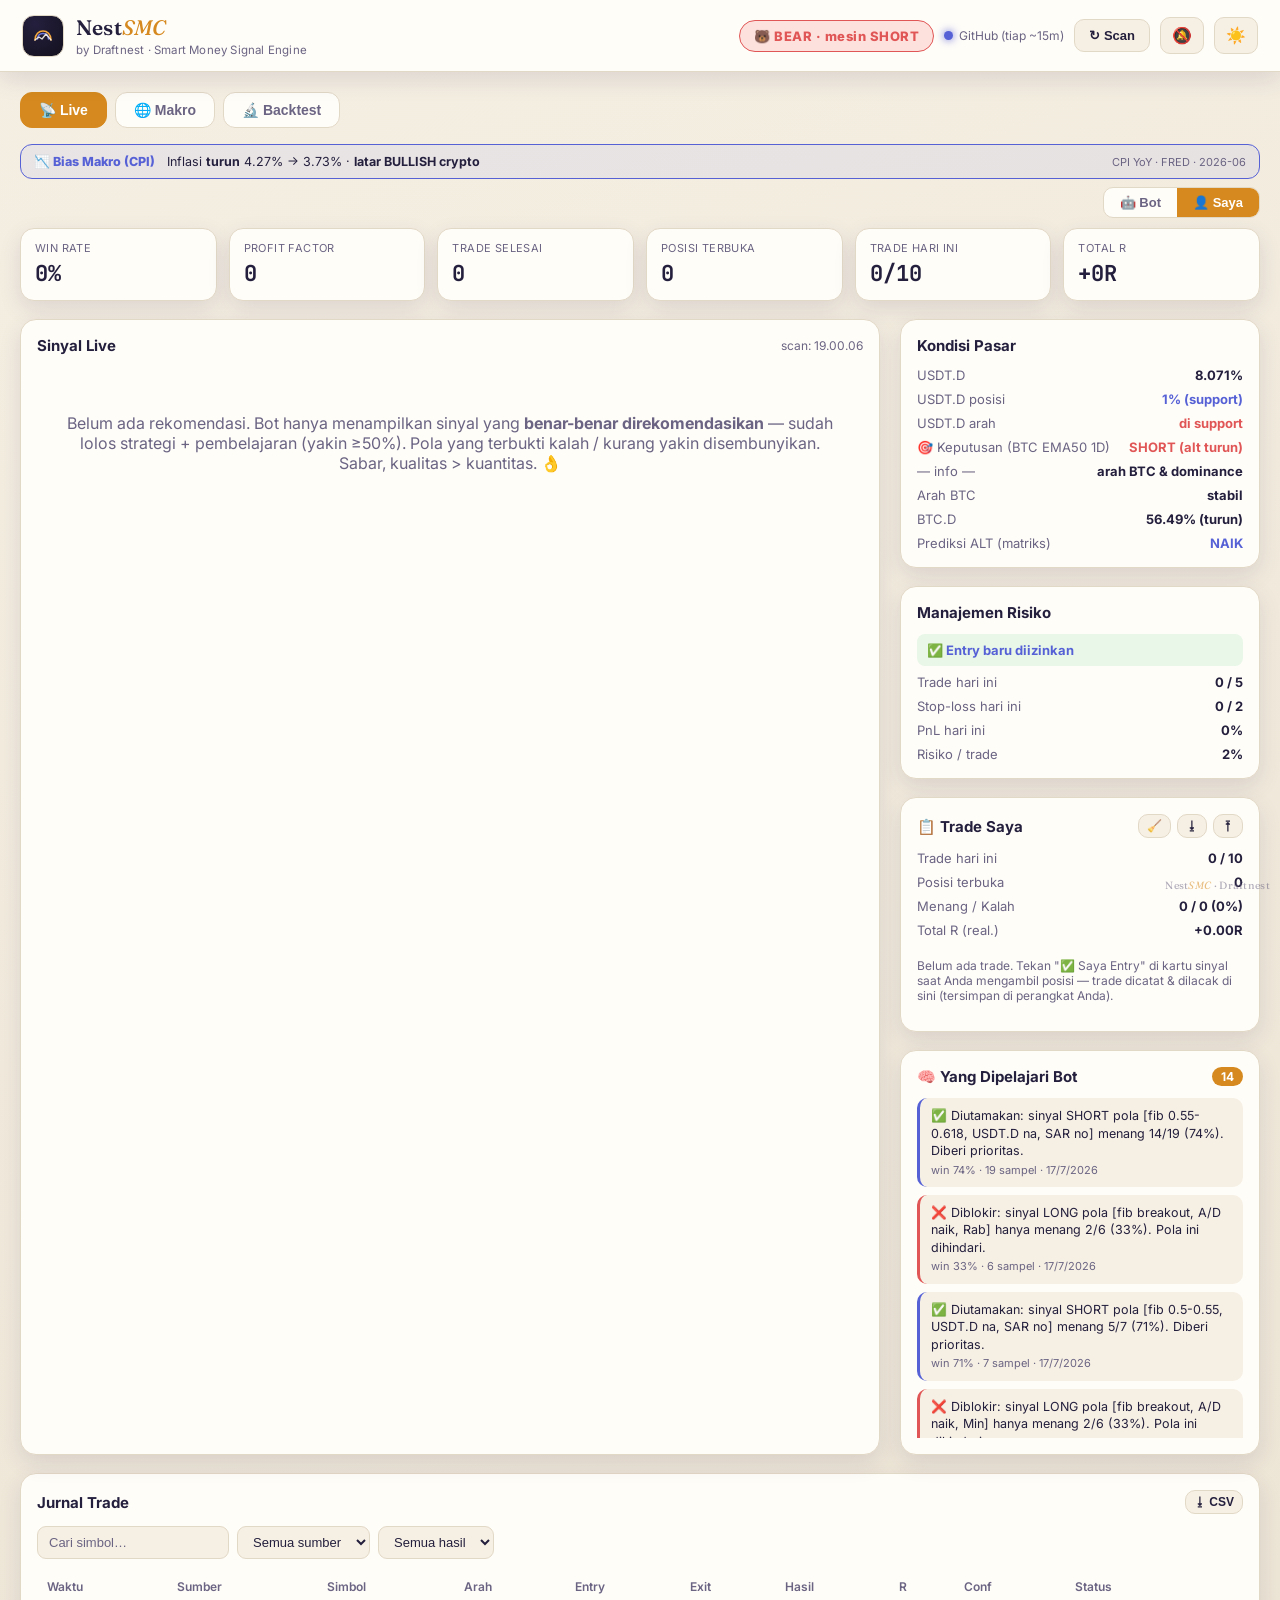
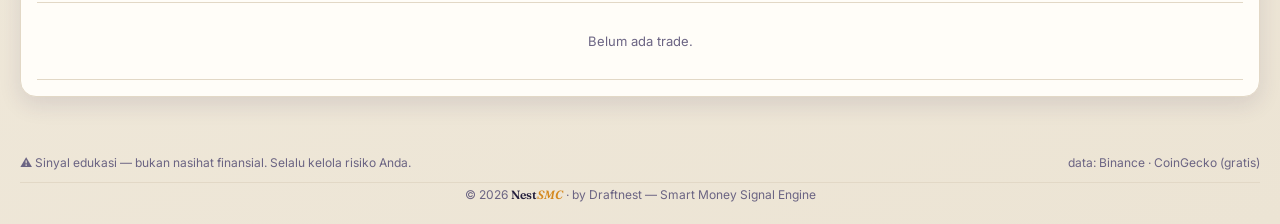
==== commit c6a21602: "Live signals: lower recommendation confidence bar to >= 50% Signals felt too sparse at 55%; lowered " ====
--- a/docs/index.html
+++ b/docs/index.html
@@ -72,7 +72,7 @@
           <span id="last-scan" class="muted small">–</span>
         </div>
         <div id="signals" class="signal-grid"></div>
-        <p id="signals-empty" class="empty hidden">Belum ada rekomendasi. Bot hanya menampilkan sinyal yang <b>benar-benar direkomendasikan</b> — sudah lolos strategi + pembelajaran (yakin ≥55%). Pola yang terbukti kalah / kurang yakin disembunyikan. Sabar, kualitas &gt; kuantitas. 👌</p>
+        <p id="signals-empty" class="empty hidden">Belum ada rekomendasi. Bot hanya menampilkan sinyal yang <b>benar-benar direkomendasikan</b> — sudah lolos strategi + pembelajaran (yakin ≥50%). Pola yang terbukti kalah / kurang yakin disembunyikan. Sabar, kualitas &gt; kuantitas. 👌</p>
       </section>
 
       <!-- sidebar -->
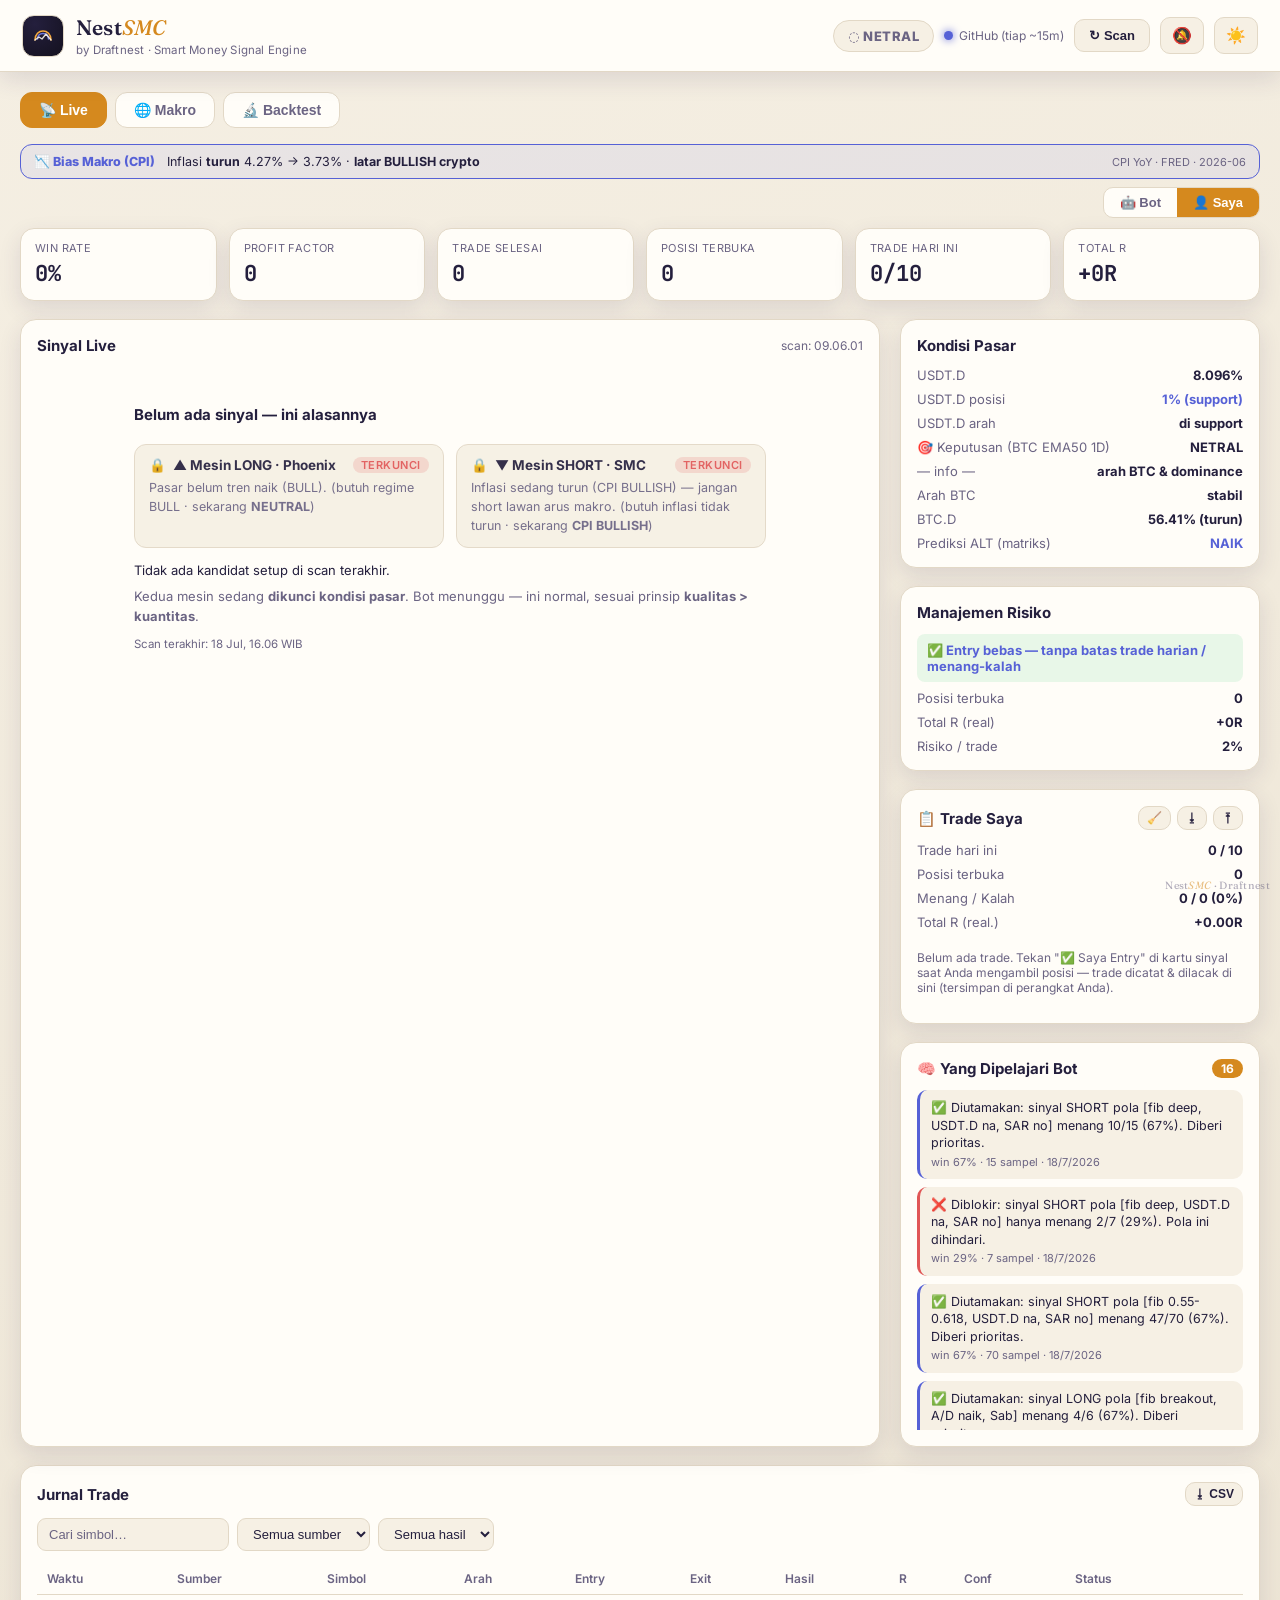
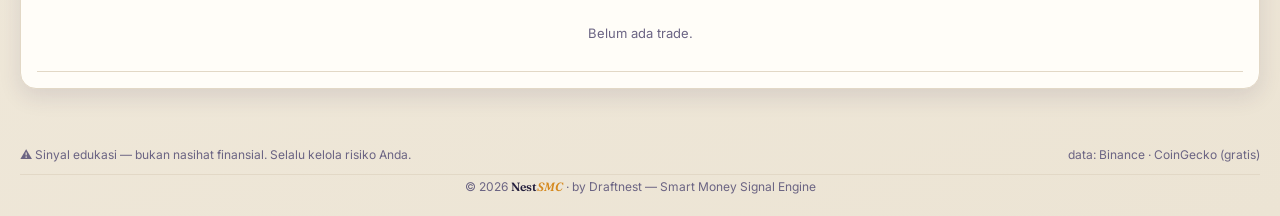
==== commit 7efcd808: "dashboard: explain WHY there are no signals instead of a dead empty state When 0 recommended signals" ====
--- a/docs/index.html
+++ b/docs/index.html
@@ -72,7 +72,7 @@
           <span id="last-scan" class="muted small">–</span>
         </div>
         <div id="signals" class="signal-grid"></div>
-        <p id="signals-empty" class="empty hidden">Belum ada rekomendasi. Bot hanya menampilkan sinyal yang <b>benar-benar direkomendasikan</b> — sudah lolos strategi + pembelajaran (yakin ≥50%). Pola yang terbukti kalah / kurang yakin disembunyikan. Sabar, kualitas &gt; kuantitas. 👌</p>
+        <div id="signals-empty" class="empty hidden"></div>
       </section>
 
       <!-- sidebar -->
--- a/docs/style.css
+++ b/docs/style.css
@@ -287,6 +287,23 @@
 .o-be { color: var(--amber); font-weight: 700; }
 
 .empty { text-align: center; color: var(--muted); padding: 30px; }
+/* informative "why no signals" panel */
+.empty-state { text-align: left; max-width: 640px; margin: 0 auto; padding: 8px 4px; }
+.es-title { font-weight: 700; font-size: 15px; color: var(--text); margin-bottom: 12px; }
+.gates { display: grid; grid-template-columns: 1fr 1fr; gap: 12px; }
+@media (max-width: 560px) { .gates { grid-template-columns: 1fr; } }
+.gate { border: 1px solid var(--border); border-radius: 12px; padding: 12px 14px; background: var(--panel-2); }
+.gate.open { border-color: color-mix(in srgb, var(--accent) 45%, var(--border)); }
+.gate.lock { opacity: .92; }
+.gate-h { display: flex; align-items: center; gap: 7px; font-size: 13.5px; color: var(--text); }
+.gate-st { margin-left: auto; font-size: 11px; text-transform: uppercase; letter-spacing: .05em;
+  padding: 1px 8px; border-radius: 20px; font-weight: 600; }
+.gate.open .gate-st { background: color-mix(in srgb, var(--accent) 22%, transparent); color: var(--accent); }
+.gate.lock .gate-st { background: color-mix(in srgb, var(--red) 18%, transparent); color: var(--red); }
+.gate-b { font-size: 12.5px; color: var(--muted); margin-top: 6px; line-height: 1.5; }
+.es-watch { font-size: 13px; color: var(--text); margin: 14px 0 4px; }
+.es-sum { font-size: 13px; color: var(--muted); margin: 8px 0 0; line-height: 1.55; }
+.es-asof { font-size: 11.5px; margin: 10px 0 0; }
 .hidden { display: none; }
 
 .foot { text-align: center; padding: 20px; color: var(--muted); font-size: 12px;
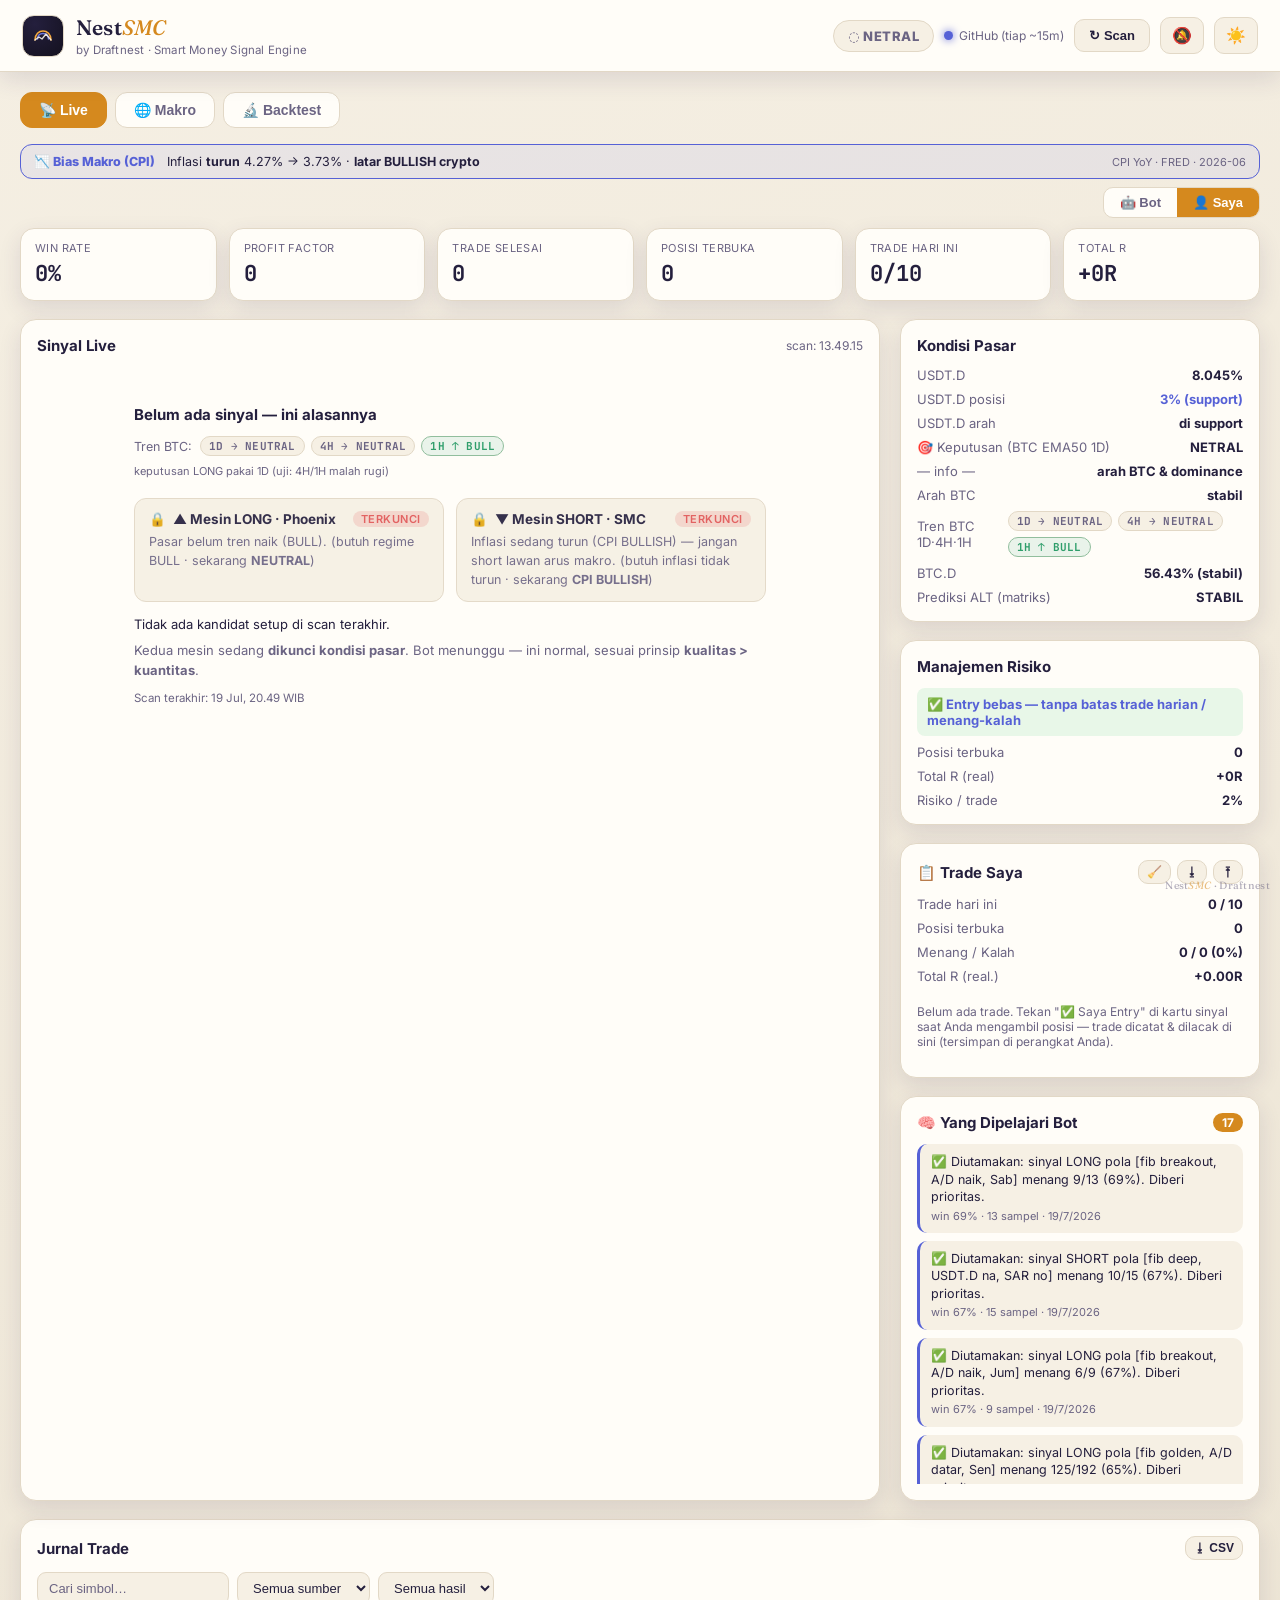
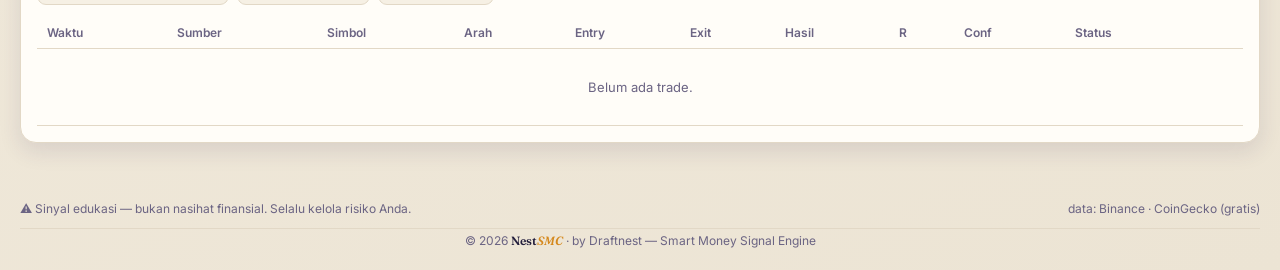
==== commit a31fc9ac: "chore: pembaruan scan otomatis [skip ci]" ====
--- a/docs/index.html
+++ b/docs/index.html
@@ -73,6 +73,13 @@
         </div>
         <div id="signals" class="signal-grid"></div>
         <div id="signals-empty" class="empty hidden"></div>
+        <div id="watching" class="watching hidden">
+          <div class="watch-head">
+            <h3>👀 Dipantau (heads-up)</h3>
+            <span class="muted small">Belum lolos ambang — tampil biar tahu apa yang paling dekat memicu sinyal.</span>
+          </div>
+          <div id="watching-list" class="watch-list"></div>
+        </div>
       </section>
 
       <!-- sidebar -->
--- a/docs/style.css
+++ b/docs/style.css
@@ -163,6 +163,23 @@
 .badge.state-armed { background: rgba(245,158,11,.18); color: var(--amber); }
 .badge.state-watching { background: var(--panel); color: var(--muted); }
 .badge.score { background: rgba(99,102,241,.18); color: var(--accent); }
+
+/* ---- WATCHING (heads-up) strip ---- */
+.watching { margin-top: 14px; border-top: 1px dashed var(--border); padding-top: 12px; }
+.watching.hidden { display: none; }
+.watch-head { display: flex; align-items: baseline; gap: 10px; flex-wrap: wrap; margin-bottom: 8px; }
+.watch-head h3 { margin: 0; font-size: 14px; }
+.watch-list { display: flex; flex-direction: column; gap: 6px; }
+.watch-row {
+  display: flex; align-items: center; gap: 8px; flex-wrap: wrap;
+  background: var(--panel-2); border: 1px solid var(--border);
+  border-radius: 10px; padding: 7px 11px; font-size: 12.5px;
+}
+.watch-row.armed { border-color: color-mix(in srgb, var(--amber) 45%, var(--border)); }
+.wr-sym { font-weight: 700; font-family: "JetBrains Mono", ui-monospace, monospace; min-width: 78px; }
+.wr-score { font-weight: 700; color: var(--accent); }
+.wr-conf { font-weight: 700; }
+.wr-near { margin-left: auto; font-size: 11.5px; }
 
 /* ---- CPI macro bias screen ---- */
 .cpi-bias { display: flex; flex-wrap: wrap; align-items: center; gap: 6px 12px;
@@ -338,3 +355,13 @@
 td.down, .down { color: var(--red); }
 #mc-events td, #mc-journal td, #mc-types td { vertical-align: top; }
 #mc-events .muted { line-height: 1.35; }
+
+/* BTC 1D/4H/1H trend chips (display only) */
+.btc-tf { display: inline-flex; gap: 6px; flex-wrap: wrap; vertical-align: middle; }
+.es-btctf { margin: 2px 0 12px; font-size: 12.5px; color: var(--muted); display: flex; gap: 8px; align-items: center; flex-wrap: wrap; }
+.tfchip { font-family: "JetBrains Mono", ui-monospace, monospace; font-size: 11px; font-weight: 700;
+  padding: 2px 8px; border-radius: 20px; border: 1px solid var(--border); letter-spacing: .02em; }
+.tfchip.tf-bull { color: #2f9e6b; border-color: color-mix(in srgb, #2f9e6b 45%, var(--border)); background: rgba(47,158,107,.10); }
+.tfchip.tf-bear { color: var(--red); border-color: color-mix(in srgb, var(--red) 45%, var(--border)); background: rgba(224,86,86,.10); }
+.tfchip.tf-flat { color: var(--muted); background: var(--panel-2); }
+.xsmall { font-size: 11px; }
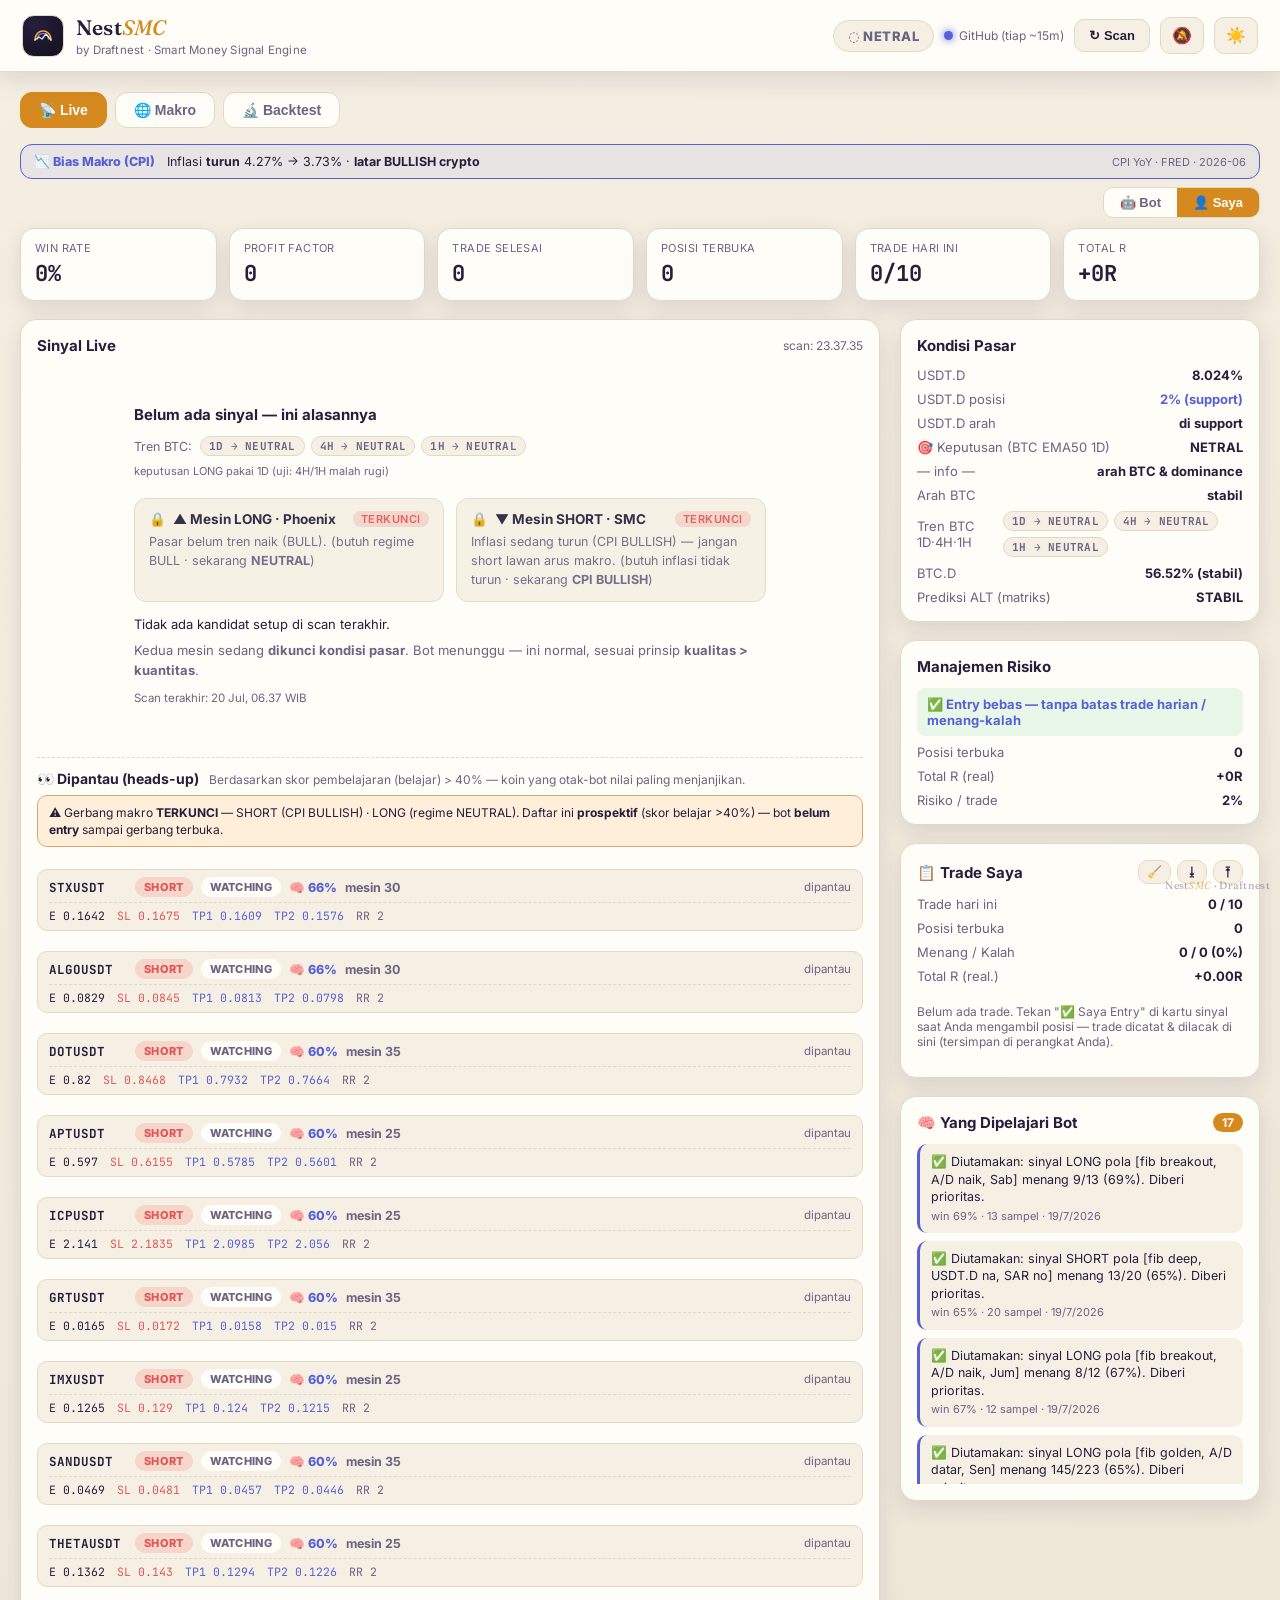
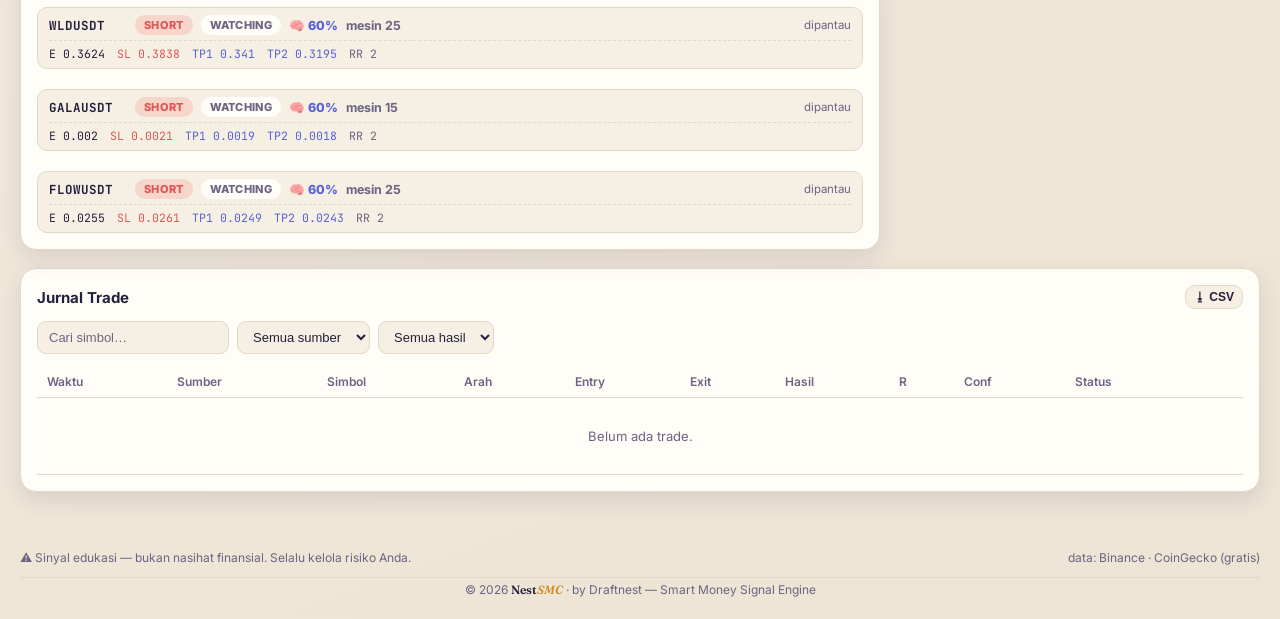
==== commit a73dc240: "docs: sinkronkan frontend->docs (WATCHING setup-sheet + skor belajar + warning gerbang) — Pages keti" ====
--- a/docs/index.html
+++ b/docs/index.html
@@ -76,7 +76,7 @@
         <div id="watching" class="watching hidden">
           <div class="watch-head">
             <h3>👀 Dipantau (heads-up)</h3>
-            <span class="muted small">Belum lolos ambang — tampil biar tahu apa yang paling dekat memicu sinyal.</span>
+            <span class="muted small">Berdasarkan skor pembelajaran (belajar) &gt; 40% — koin yang otak-bot nilai paling menjanjikan.</span>
           </div>
           <div id="watching-list" class="watch-list"></div>
         </div>
--- a/docs/style.css
+++ b/docs/style.css
@@ -171,15 +171,26 @@
 .watch-head h3 { margin: 0; font-size: 14px; }
 .watch-list { display: flex; flex-direction: column; gap: 6px; }
 .watch-row {
-  display: flex; align-items: center; gap: 8px; flex-wrap: wrap;
+  display: flex; flex-direction: column; gap: 5px;
   background: var(--panel-2); border: 1px solid var(--border);
   border-radius: 10px; padding: 7px 11px; font-size: 12.5px;
 }
 .watch-row.armed { border-color: color-mix(in srgb, var(--amber) 45%, var(--border)); }
+.wr-top { display: flex; align-items: center; gap: 8px; flex-wrap: wrap; }
 .wr-sym { font-weight: 700; font-family: "JetBrains Mono", ui-monospace, monospace; min-width: 78px; }
-.wr-score { font-weight: 700; color: var(--accent); }
-.wr-conf { font-weight: 700; }
+.wr-score { font-weight: 700; }
+.wr-conf { font-weight: 800; color: var(--accent-2); }
 .wr-near { margin-left: auto; font-size: 11.5px; }
+.wr-lvls { display: flex; gap: 12px; flex-wrap: wrap;
+  font-family: "JetBrains Mono", ui-monospace, monospace; font-size: 11.5px;
+  border-top: 1px dashed var(--border); padding-top: 5px; }
+.wr-lvls .lv-sl { color: var(--red); }
+.wr-lvls .lv-tp { color: var(--green); }
+.watch-warn {
+  background: rgba(255,140,0,.12); border: 1px solid color-mix(in srgb, var(--amber) 50%, var(--border));
+  color: var(--text); border-radius: 10px; padding: 8px 11px; font-size: 12px;
+  line-height: 1.45; margin-bottom: 2px;
+}
 
 /* ---- CPI macro bias screen ---- */
 .cpi-bias { display: flex; flex-wrap: wrap; align-items: center; gap: 6px 12px;
